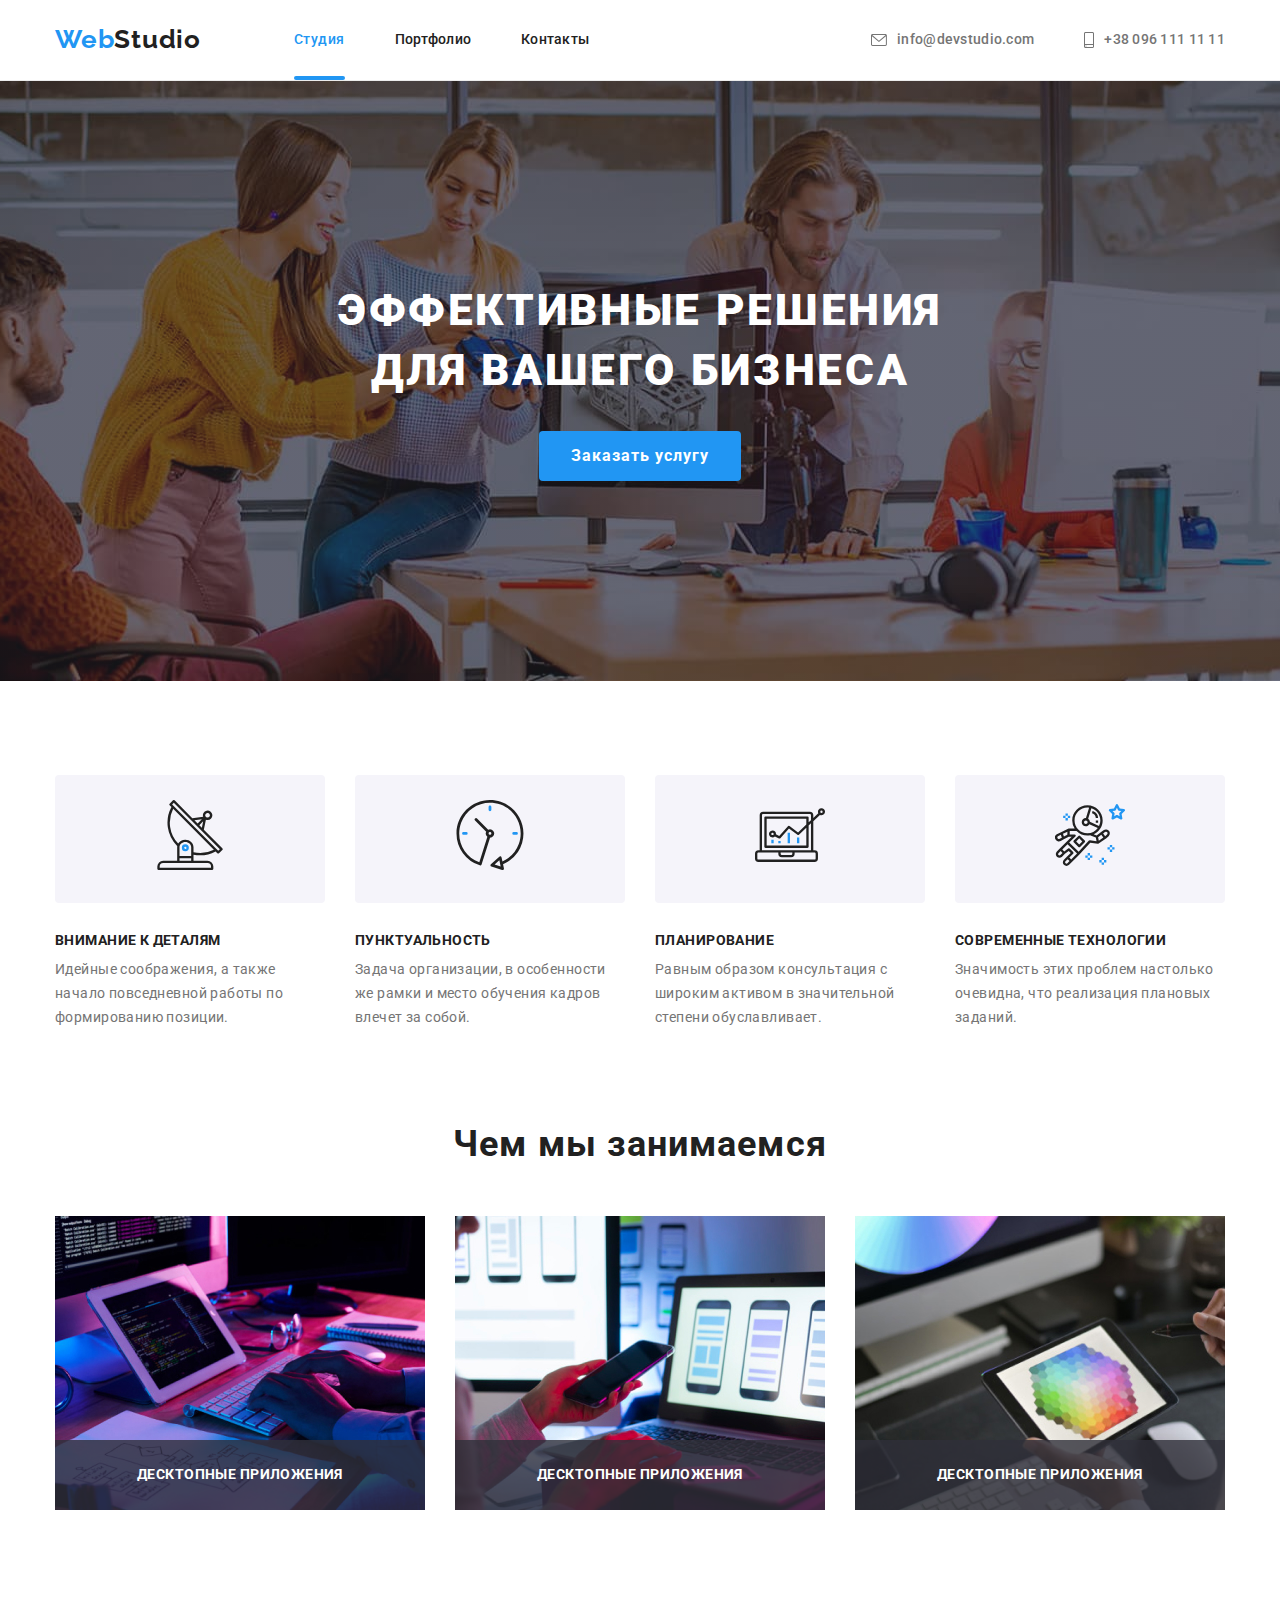
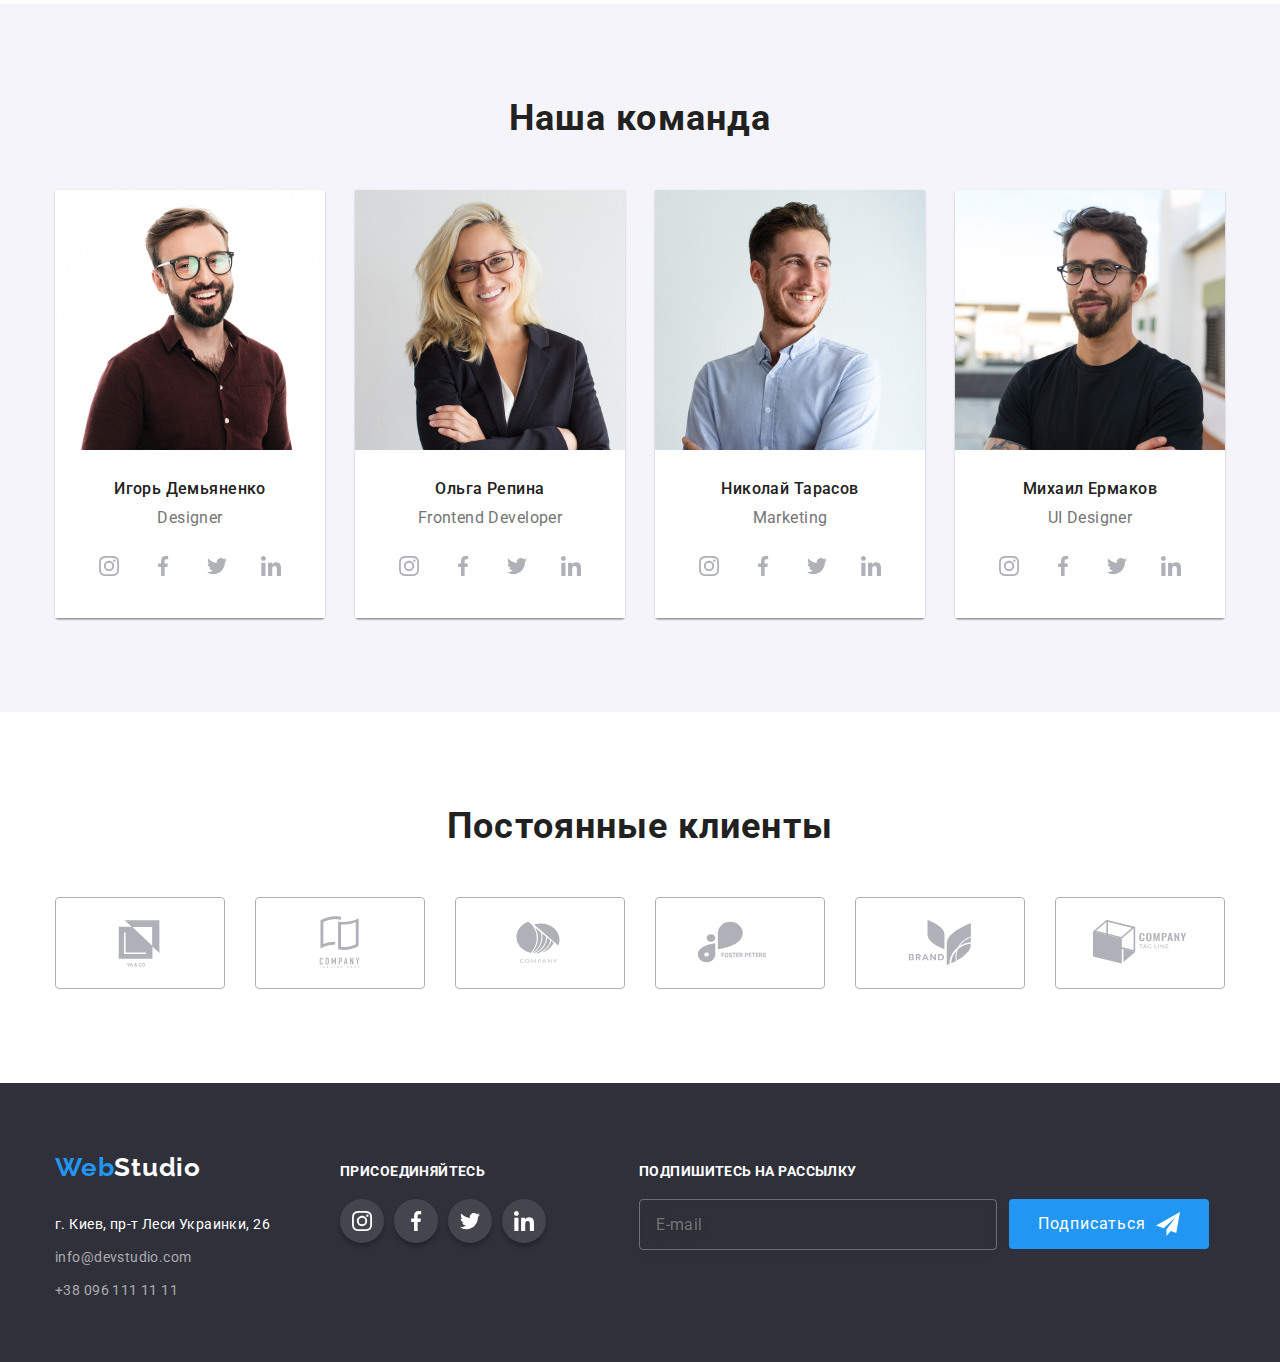
==== index.html @ 82fd7d49 "перекопіював" ====
<!DOCTYPE html>
<html lang="ru">

<head>
    <meta charset="UTF-8">
    <meta http-equiv="X-UA-Compatible" content="IE=edge">
    <meta name="viewport" content="width=device-width, initial-scale=1.0">
    <title>Document</title>
    <link rel="preconnect" href="https://fonts.googleapis.com">
    <link rel="preconnect" href="https://fonts.gstatic.com" crossorigin>
    <link
        href="https://fonts.googleapis.com/css2?family=Raleway:wght@700&family=Roboto:wght@400;500;700;900&display=swap"
        rel="stylesheet">
    <link rel="stylesheet" href="./css/normalize.css" />
    <link rel="stylesheet" href="./css/styles.css" />
</head>

<body>
    <!-- Шапка сайта -->
    <header class="page-header">
        <div class="header-container container">
            <nav class="main-nav">
                <div class="logo-site">
                    <a href="./index.html" class="logo">Web<span class="logo-header">Studio</span></a>
                </div>
                <ul class="site-nav">
                    <li class="list"><a href="./index.html" class="portfolio-link">Студия</a></li>
                    <li class="list"><a href="./portfolio.html" class="link">Портфолио</a></li>
                    <li class="list"><a href="" class="link">Контакты</a></li>
                </ul>
            </nav>
            <ul class="address-list">
                <li>
                    <a href="mailto:info@devstudio.com" class="mail">
                        <svg class="mail-icon" width="16" height="12">
                            <use href="./images/sprite.svg#icon-mail"></use>
                        </svg>
                        info@devstudio.com</a>
                </li>
                <li class="address-list-item">
                    <a href="tel:+380961111111" class="telef">
                        <svg class="telef-icon" width="10" height="16">
                            <use href="./images/sprite.svg#icon-tell"></use>
                        </svg>
                        +38 096 111 11 11</a>
                </li>
            </ul>
        </div>
    </header>
    <main>
        <!-- Герой -->
        <section class="hero">
            <div class="container">
                <h1 class="hero-title">Эффективные решения для вашего бизнеса</h1>
                <button class="button" data-modal-open type="button">Заказать услугу</button>
            </div>

        </section>
        <!-- Преимущества -->
        <section class=" section advantages">
            <div class="container">
                <div class="footer-container">
                    <h2 class="visually-hidden">Преимущества</h2>
                    <ul class="advantages-list">
                        <li class="advantages-box">
                            <div class="advantages-img">
                                <svg class="advantages-icon" width="70" height="70">
                                    <use href="./images/sprite.svg#icon-advantages1"></use>
                                </svg>
                            </div>
                            <h3 class="advantages-title">Внимание к деталям</h3>
                            <p class="advantages-text">
                                Идейные соображения, а также начало повседневной работы по формированию позиции.
                            </p>
                        </li>
                        <li class="advantages-box">
                            <div class="advantages-img">
                                <svg class="advantages-icon" width="70" height="70">
                                    <use href="./images/sprite.svg#icon-advantages2"></use>
                                </svg>
                            </div>
                            <h3 class="advantages-title">Пунктуальность</h3>
                            <p class="advantages-text">
                                Задача организации, в особенности же рамки и место обучения кадров влечет за собой.
                            </p>
                        </li>
                        <li class="advantages-box">
                            <div class="advantages-img">
                                <svg class="advantages-icon" width="70" height="70">
                                    <use href="./images/sprite.svg#icon-advantages3"></use>
                                </svg>
                            </div>
                            <h3 class="advantages-title">Планирование</h3>
                            <p class="advantages-text">
                                Равным образом консультация с широким активом в значительной степени обуславливает.
                            </p>
                        </li>
                        <li class="advantages-box">
                            <div class="advantages-img">
                                <svg class="advantages-icon" width="70" height="70">
                                    <use href="./images/sprite.svg#icon-advantages4"></use>
                                </svg>
                            </div>
                            <h3 class="advantages-title">Современные технологии</h3>
                            <p class="advantages-text">
                                Значимость этих проблем настолько очевидна, что реализация плановых заданий.
                            </p>
                        </li>
                    </ul>
                </div>

            </div>
        </section>
        <!--Чем мы занимаемся-->
        <section class="section work">
            <div class="container">

                <h2 class="work-title">Чем мы занимаемся</h2>
                <ul class="work-list">
                    <li class="work-box">
                        <img src="./images/foto1.jpg" alt="фото1" width="370" />
                        <p class="work-text">Десктопные приложения</p>
                    </li>
                    <li class="work-box">
                        <img src="./images/foto2.jpg" alt="фото2" width="370" />
                        <p class="work-text">ДЕСКТОПНЫЕ ПРИЛОЖЕНИЯ</p>
                    </li>
                    <li class="work-box">
                        <img src="./images/foto3.jpg" alt="фото3" width="370" />
                        <p class="work-text">ДЕСКТОПНЫЕ ПРИЛОЖЕНИЯ</p>
                    </li>
                </ul>


            </div>
        </section>
        <!--Наша команда-->
        <section class="section team">
            <div class="container">
                <h2 class="team-our-title">Наша команда</h2>
                <ul class="team-list">
                    <li class="team-icon">
                        <img src="./images/img1.jpg" alt="команда" width="270" />
                        <div class="team-wrapper">
                            <h3 class="team-title">Игорь Демьяненко</h3>
                            <p class="team-text">Designer</p>
                            <ul class="social-list">
                                <li class="social-item">
                                    <a href="" class="social-link">
                                        <svg class="social-icon" width="20" height="20">
                                            <use href="./images/sprite.svg#icon-instagram"></use>
                                        </svg>
                                    </a>
                                </li>
                                <li class="social-item">
                                    <a href="" class="social-link">
                                        <svg class="social-icon" width="20" height="20">
                                            <use href="./images/sprite.svg#icon-facebook"></use>
                                        </svg>
                                    </a>
                                </li>
                                <li class="social-item">
                                    <a href="" class="social-link">
                                        <svg class="social-icon" width="20" height="20">
                                            <use href="./images/sprite.svg#icon-twiter"></use>
                                        </svg>
                                    </a>
                                </li>
                                <li class="social-item">
                                    <a href="" class="social-link">
                                        <svg class="social-icon" width="20" height="20">
                                            <use href="./images/sprite.svg#icon-linkedin"></use>
                                        </svg>
                                    </a>
                                </li>
                            </ul>
                        </div>
                    </li>
                    <li class="team-icon">
                        <img src="./images/img2.jpg" alt="команда" width="270" />
                        <div class="team-wrapper">
                            <h3 class="team-title">Ольга Репина</h3>
                            <p class="team-text">Frontend Developer</p>
                            <ul class="social-list">
                                <li class="social-item">
                                    <a href="" class="social-link">
                                        <svg class="social-icon" width="20" height="20">
                                            <use href="./images/sprite.svg#icon-instagram"></use>
                                        </svg>
                                    </a>
                                </li>
                                <li class="social-item">
                                    <a href="" class="social-link">
                                        <svg class="social-icon" width="20" height="20">
                                            <use href="./images/sprite.svg#icon-facebook"></use>
                                        </svg>
                                    </a>
                                </li>
                                <li class="social-item">
                                    <a href="" class="social-link">
                                        <svg class="social-icon" width="20" height="20">
                                            <use href="./images/sprite.svg#icon-twiter"></use>
                                        </svg>
                                    </a>
                                </li>
                                <li class="social-item">
                                    <a href="" class="social-link">
                                        <svg class="social-icon" width="20" height="20">
                                            <use href="./images/sprite.svg#icon-linkedin"></use>
                                        </svg>
                                    </a>
                                </li>
                            </ul>
                        </div>
                    </li>
                    <li class="team-icon">
                        <img src="./images/img3.jpg" alt="команда" width="270" />
                        <div class="team-wrapper">
                            <h3 class="team-title">Николай Тарасов</h3>
                            <p class="team-text">Marketing</p>
                            <ul class="social-list">
                                <li class="social-item">
                                    <a href="" class="social-link">
                                        <svg class="social-icon" width="20" height="20">
                                            <use href="./images/sprite.svg#icon-instagram"></use>
                                        </svg>
                                    </a>
                                </li>
                                <li class="social-item">
                                    <a href="" class="social-link">
                                        <svg class="social-icon" width="20" height="20">
                                            <use href="./images/sprite.svg#icon-facebook"></use>
                                        </svg>
                                    </a>
                                </li>
                                <li class="social-item">
                                    <a href="" class="social-link">
                                        <svg class="social-icon" width="20" height="20">
                                            <use href="./images/sprite.svg#icon-twiter"></use>
                                        </svg>
                                    </a>
                                </li>
                                <li class="social-item">
                                    <a href="" class="social-link">
                                        <svg class="social-icon" width="20" height="20">
                                            <use href="./images/sprite.svg#icon-linkedin"></use>
                                        </svg>
                                    </a>
                                </li>
                            </ul>
                        </div>
                    </li>
                    <li class="team-icon">
                        <img src="./images/img4.jpg" alt="команда" width="270" />
                        <div class="team-wrapper">
                            <h3 class="team-title">Михаил Ермаков</h3>
                            <p class="team-text">UI Designer</p>
                            <ul class="social-list">
                                <li class="social-item">
                                    <a href="" class="social-link">
                                        <svg class="social-icon" width="20" height="20">
                                            <use href="./images/sprite.svg#icon-instagram"></use>
                                        </svg>
                                    </a>
                                </li>
                                <li class="social-item">
                                    <a href="" class="social-link">
                                        <svg class="social-icon" width="20" height="20">
                                            <use href="./images/sprite.svg#icon-facebook"></use>
                                        </svg>
                                    </a>
                                </li>
                                <li class="social-item">
                                    <a href="" class="social-link">
                                        <svg class="social-icon" width="20" height="20">
                                            <use href="./images/sprite.svg#icon-twiter"></use>
                                        </svg>
                                    </a>
                                </li>
                                <li class="social-item">
                                    <a href="" class="social-link">
                                        <svg class="social-icon" width="20" height="20">
                                            <use href="./images/sprite.svg#icon-linkedin"></use>
                                        </svg>
                                    </a>
                                </li>
                            </ul>
                        </div>
                    </li>
                </ul>
            </div>
        </section>
        <!-- Постоянные клиенты -->

        <section class="regular-customers container section">
            <h2 class="clients-title">Постоянные клиенты</h2>
            <ul class="clients-list">
                <li class="clients-item">
                    <a href="" class="clients-link">
                        <svg class="clients-icon" width="106" height="60">
                            <use href="./images/sprite.svg#icon-Logo1"></use>
                        </svg>
                    </a>
                </li>
                <li class="clients-item">
                    <a href="" class="clients-link">
                        <svg class="clients-icon" width="106" height="60">
                            <use href="./images/sprite.svg#icon-Logo2"></use>
                        </svg>
                    </a>
                </li>
                <li class="clients-item">
                    <a href="" class="clients-link">
                        <svg class="clients-icon" width="106" height="60">
                            <use href="./images/sprite.svg#icon-Logo3"></use>
                        </svg>
                    </a>
                </li>
                <li class="clients-item">
                    <a href="" class="clients-link">
                        <svg class="clients-icon" width="106" height="60">
                            <use href="./images/sprite.svg#icon-logo4"></use>
                        </svg>
                    </a>
                </li>
                <li class="clients-item">
                    <a href="" class="clients-link">
                        <svg class="clients-icon" width="106" height="60">
                            <use href="./images/sprite.svg#icon-Logo5"></use>
                        </svg>
                    </a>
                </li>
                <li class="clients-item">
                    <a href="" class="clients-link">
                        <svg class="clients-icon" width="106" height="60">
                            <use href="./images/sprite.svg#icon-Logo6"></use>
                        </svg>
                    </a>
                </li>
            </ul>
        </section>


    </main>
    <!-- Футер -->
    <footer class="footer">
        <div class="container footer-container">
            <div class="footer-addrres-container">
                <a href="./index.html" class="logo">Web<span class="logo-footer">Studio</span></a>
                <address class="address">
                    <ul class="footer-address-list">
                        <li class="footer-address-item">
                            <p class="addres">г. Киев, пр-т Леси Украинки, 26</p>
                        </li>
                        <li class="footer-address-item">
                            <a href="mailto:info@devstudio.com" class="footer-mail">info@devstudio.com</a>
                        </li>
                        <li class="footer-address-item">
                            <a href="tel:+380961111111" class="footer-telef">+38 096 111 11
                                11</a>
                        </li>
                    </ul>
                </address>
            </div>
            <div class="futer-social">
                <h2 class="futer-title">присоединяйтесь</h2>
                <ul class="social-list">
                    <li class="social-item">
                        <a href="" class="furet-social-link">
                            <svg class="furet-social-icon" width="20" height="20">
                                <use href="./images/sprite.svg#icon-instagram"></use>
                            </svg>
                        </a>
                    </li>
                    <li class="social-item">
                        <a href="" class="furet-social-link">
                            <svg class="furet-social-icon" width="20" height="20">
                                <use href="./images/sprite.svg#icon-facebook"></use>
                            </svg>
                        </a>
                    </li>
                    <li class="social-item">
                        <a href="" class="furet-social-link">
                            <svg class="furet-social-icon" width="20" height="20">
                                <use href="./images/sprite.svg#icon-twiter"></use>
                            </svg>
                        </a>
                    </li>
                    <li class="social-item">
                        <a href="" class="furet-social-link">
                            <svg class="furet-social-icon" width="20" height="20">
                                <use href="./images/sprite.svg#icon-linkedin"></use>
                            </svg>
                        </a>
                    </li>
                </ul>
            </div>
            <div class="futer-forn">
                <h2 class="futer-forn-title">Подпишитесь на рассылку</h2>
                <form action="#" class="futer-forn-mailing">
                    <input type="email" name="user-email" placeholder="E-mail" required class="futer-forn-input" />
                    <button type="submit" class="futer-forn-button">
                        Подписаться
                        <svg class="close-icon" width="24" height="24">
                            <use href="./images/sprite.svg#icon-send"></use>
                        </svg>
                    </button>
                </form>
            </div>
        </div>
    </footer>


    <!-- модельне вікно -->


    <div class="backdrop is-hidden" data-modal>
        <div class="modal">
            <button type="button" data-modal-close class="btn-close">
                <svg class="close-icon-icon" width="18" height="18">
                    <use href="./images/sprite.svg#icon-close"></use>
                </svg>
            </button>
            <p class="modal-title">Оставьте свои данные, мы вам перезвоним</p>
            <form action="#">
                <div class="human-data">
                    <label for="userr-name" class="form-label">Ваше имя</label>
                    <div class="input-wrapper">
                        <input type="text" name="user-name" id="userr-name" class="form-input" />
                        <svg class="form-icon" width="18" height="18">
                            <use href="./images/sprite.svg#icon-personname"></use>
                        </svg>
                    </div>
                </div>




                <div class="human-data">
                    <label for="user-name" class="form-label">Ваше имя</label>
                    <div class="input-wrapper">
                        <input type="text" name="user-name" id="user-name" class="form-input" />
                        <svg class="form-icon" width="18" height="18">
                            <use href="./images/sprite.svg#icon-phonename"></use>
                        </svg>
                    </div>
                </div>

                <div class="human-data">
                    <label for="user-naame" class="form-label">Ваше имя</label>
                    <div class="input-wrapper">
                        <input type="text" name="user-name" id="user-naame" class="form-input" />
                        <svg class="form-icon" width="18" height="18">
                            <use href="./images/sprite.svg#icon-emailname"></use>
                        </svg>
                    </div>
                </div>

                <div class="human-data">
                    <label for="user-text" class="form-label">Коммент</label>
                    <textarea name="user-text" id="user-text" class="text-coment"
                        placeholder="Введите текст"></textarea>
                </div>

<input type="checkbox" class="form-checkbox visually-hidden" name="policy" id="policy" />
<label for="policy" class="check-text">
    <span class="check-item">
        <svg class="check-icon" width="16" height="15">
            <use href="./images/sprite.svg#icon-Vectori"></use>
        </svg>
    </span>
    Соглашаюсь с рассылкой и принимаю <a href="" class="link-check"> Условия договора</a></label>
                <button type="submit" class="form-btn">
                    Отправить
                </button>
            </form>
        </div>
    </div>
    <script src="./JS/modal.js"></script>
</body>

</html>
---- css/styles.css ----
html {
  box-sizing: border-box;
}

*,
*::before,
*::after {
  box-sizing: border-box;
}

:root {
  --primary-text-color: #757575;
  --title-text-color: #212121;
  --accent-color: #2f303a;
  --primary-white-color: #ffffff;
  --text-line: #2196f3;
  --white-color: #ffffff;
  --background-color-button: #f5f4fa;
}

h1,
h2,
h3,
h4,
h5,
h6,
p {
  margin: 0;
  padding: 0;
}
a {
  text-decoration: none;
}

img{
  display: block;
}

ul,
li {
  padding: 0;
  margin: 0;
  list-style: none;
}

body {
  background-color: var(--primary-white-color);
  color: var(--primary-text-color);

  font-family: Roboto, sans-serif;
  letter-spacing: 0.03em;
  font-size: 14px;
  line-height: 1.71;

  margin: 0;
}

.section {
  padding: 94px 0;
}

.visually-hidden {
  position: absolute;
  width: 1px;
  height: 1px;
  margin: -1px;
  padding: 0;
  overflow: hidden;
  border: 0;
  clip: rect(0 0 0 0);
}



.header-container {
  height: 80px;
  display: flex;
  align-items: center;
  justify-content: space-between;
}

.container {
  max-width: 1200px;
  padding-left: 15px;
  padding-right: 15px;
  margin-left: auto;
  margin-right: auto;

}

.site-nav > .list:first-child {
  margin-left: 0;
}

.list {
  margin-left: 50px;
}

/* logo */

.main-nav {
  display: flex;
  align-items: center;
}

.site-nav {
  display: flex;
  
}

.logo-site {
  margin-right: 93px;
}
.logo {
  text-decoration: none;
  color: var(--text-line);
  font-family: Raleway;
  font-style: normal;
  font-weight: bold;
  font-size: 26px;
  line-height: 1.9;
  letter-spacing: 0.03em;
}
.logo-header {
  color: var(--title-text-color);
}
.logo-footer {
  color: var(--white-color);
}


.page-header {
  border-bottom: 1px solid #ECECEC;
}

.footer-address-list {
  display: block;
}
.address-list {
  display: flex;
}
.site-nav .link {
  color: var(--title-text-color);
  text-decoration: none;
  font-size: 14px;
  line-height: 1.14;
  letter-spacing: 0.02em;
  text-decoration: none;
}

.list {
position: relative;

}
.portfolio-link::after,
.list .link::after {
  position: absolute;
  display: block;
  width: 100%;
  height: 4px;
  background-color: var(--text-line);
  border-radius: 2px;
  content: "";
  left: 0px;
  top: 48px;
  opacity: 0;
  transform: scale(0);
 transition: background-color 250ms cubic-bezier(0.4, 0, 0.2, 1);
}

.portfolio-link::after,
.list .link:hover::after {
  opacity: 1;
  transform: scale(1);
 transition: background-color 250ms cubic-bezier(0.4, 0, 0.2, 1);
}

.mail {
  margin-right: 50px;
}
.mail,
.telef {
  display: flex;
  align-items: center;
  color: var(--primary-text-color);
  text-decoration: none;
  font-size: 14px;
  line-height: 1.14;
  letter-spacing: 0.02em;
  text-decoration: none;
  transition: color 250ms cubic-bezier(0.4, 0, 0.2, 1);

}
.address-list-item{
  display: inline-flex;
  background-size: contain;
  align-items: center;

}

.mail:hover .mail-icon,
.mail:focus .mail-icon,
.telef:hover .telef-icon,
.telefem:focus .telef-icon {
  fill: var(--text-line);
}

.mail-icon,
.telef-icon {
  margin-right: 10px;
  fill: var(--primary-text-color);
 transition: fill 250ms cubic-bezier(0.4, 0, 0.2, 1);
}
.site-nav,
.mail,
.telef {
  font-weight: 500;
}


.site-nav .link:hover,
.mail:hover,
.telef:hover,
.site-nav .link:focus,
.mail:focus,
.telef:focus {
  color: var(--text-line);
 transition: color 250ms cubic-bezier(0.4, 0, 0.2, 1);}

/* ГЕРОЙ */

.hero {
  background-color: var(--accent-color);
  max-width: 1600px;
  padding: 200px 0;
  align-items: center;
  text-align: center;
  background-image: linear-gradient(
    rgba(47, 48, 58, 0.4),
    rgba(47, 48, 58, 0.4)
  ),
  url(../images/hero.jpg);
  background-repeat: no-repeat;
  background-position: center;
  background-size: cover;
  margin: 0 auto;
}

.hero-title {
  color: var(--primary-white-color);

  font-weight: 900;
  font-size: 44px;
  line-height: 1.36;
  text-align: center;
  letter-spacing: 0.06em;
  text-transform: uppercase;

  margin-top: 0;

  max-width: 650px;
  margin: 0 auto;
  margin-bottom: 30px;
}

/* Button */

.button {
  color: var(--primary-white-color);
  background-color: var(--text-line);

  font-size: 16px;
  line-height: 1.87;
  letter-spacing: 0.06em;
  cursor: pointer;
font-weight: 700;
  margin-left: auto;
  margin-right: auto;
  padding: 10px 32px;
  border: none;
  border-radius: 4px;
  transition: background-color 250ms cubic-bezier(0.4, 0, 0.2, 1);
}

.button:focus,
.button:hover {
  background-color: #188ce8;
}

/* -----------------Преимущества---------------------------- */


.advantages-list {
  display: flex;
}
.advantages-img{
  padding: 25px 100px;
  margin-bottom: 30px;
  background: #F5F4FA;
border-radius: 4px
}
.advantages-title {
  color: var(--title-text-color);
  text-transform: uppercase;
  line-height: 1.14;
  font-size: 14px;
  letter-spacing: 0.03em;
  margin-bottom: 10px;
}

.advantages-box {
  margin-left: 30px;

}

.advantages-box:first-child {
  margin-left: 0;
}
.advantages-text {
  color: var(--primary-text-color);
  width: 270px;
  /* flex-wrap: wrap; */
}

/* -----------Чем мы занимаемся---------------------- */
.work{
  padding-top: 0;
}
.work-list {
  display: flex;
}

.clients-title,
.work-title,
.team-our-title{
  color: var(--title-text-color);

  font-size: 36px;
  line-height: 1.16;
  text-align: center;
  letter-spacing: 0.03em;
  margin-bottom: 50px;
}

.work-box:not(:last-child) {
  margin-right: 30px;
}

.work-box{
  position: relative;

}
.work-text{
  position:absolute;
width: 100%;
  font-size: 14px;
  font-weight: 700;
line-height: 1.14;
text-align: center;
letter-spacing: 0.03em;
text-transform: uppercase;

padding: 27px;
bottom: 0px;


color: var(--white-color);
background: rgba(47, 48, 58, 0.8);
}


/* ------------------ Наша команда--------------------- */

.team {
    background-color: var(--background-color-button);
}
.team-list {
  display: flex;
}

.team-icon {
  margin-left: 30px;
  box-shadow: 0px 1px 3px rgba(0, 0, 0, 0.12), 0px 1px 1px rgba(0, 0, 0, 0.14),
    0px 2px 1px rgba(0, 0, 0, 0.2);
  border-radius: 0px 0px 4px 4px;
}
.team-icon:first-child {
  margin-left: 0px;
}
.team-text {
  font-size: 16px;
  line-height: 1.18;
  text-align: center;
  margin-bottom: 16px;
}


.team-title {
  color: var(--title-text-color);

  font-weight: 500;
  font-size: 16px;
  line-height: 1.18;
  text-align: center;

  margin-bottom: 10px;
}
.team-wrapper{
  padding: 30px 0;
  background-color: #ffffff;
}
/* ------------------постоянні клієнти-------------------*/
.clients-list {
    display: flex;
    justify-content: center;
}

.clients-item {

    margin-right: 30px;
}

.clients-item:last-child {
    margin-right: 0;
}

.clients-link {

  display: flex;
  align-items: center;
  justify-content: center;
  border: 1px solid #AFB1B8;
  border-radius: 4px;
      width: 170px;
    height: 92px;
}

.clients-link:hover{
border-color: var(--text-line);
}
.clients-icon {
    fill: #AFB1B8;
}


.clients-item:focus .clients-item,
.clients-item:hover .clients-item {
  
    border: 5px solid var(--text-line);
}

.clients-link:hover .clients-icon,
.clients-link:focus .clients-icon {
    fill: var(--text-line);
   
}

/* ------------------посилання на соц мережі-------------------*/
.social-list {
    display: flex;
    justify-content: center;
}

.social-item {
    width: 44px;
    height: 44px;
    margin-right: 10px;
}

.social-item:last-child {
    margin-right: 0;
}

.social-link {
    height: 100%;
    background-color: var(--primary-white-color);
    border-radius: 50%;
    display: block;
    display: flex;
    align-items: center;
    justify-content: center;
    transition: background-color 250ms cubic-bezier(0.4, 0, 0.2, 1);
}

.social-icon {
    fill: #AFB1B8;
}

.social-link:hover,
.social-link:focus {
    background-color: var(--text-line);
}

.social-link:hover .social-icon,
.social-link:focus .social-icon {
    fill: var(--primary-white-color);
}


/* Футер */
.footer {
  background: #2f303a;
  padding: 60px 0;
}

.footer-container{
  display: flex;
  align-items: baseline;
}


.addres {
  text-decoration: none;
  list-style: none;
  color: var(--primary-white-color);
}

.footer-mail,
.footer-telef {
  color: rgba(255, 255, 255, 0.6);
  text-decoration: none;
  list-style: none;

}


.footer-mail:hover,
.footer-telef:hover,
.footer-mail:focus,
.footer-telef:focus {
  color: var(--text-line);
    transition: color 250ms cubic-bezier(0.4, 0, 0.2, 1);

}

.addres,
.footer-mail,
.footer-telef {
  font-style: normal;
  font-weight: normal;
}

.footer-address-item:not(:last-child) {
  margin-bottom: 9px;
}

.address {
  margin-top: 20px;
}

.futer-social {
margin-left: 70px;
}

.futer-forn-title,
.futer-title {
color: #FFFFFF;
font-size: 14px;
line-height: 16px;
letter-spacing: 0.03em;
text-transform: uppercase;
margin-bottom: 20px;

}

.furet-social-link {
    height: 100%;
    box-shadow: 0px 4px 4px rgba(0, 0, 0, 0.25);
    background-color: rgba(256, 256, 256, 0.10);
    border-radius: 50%;
    display: block;
    display: flex;
    align-items: center;
    justify-content: center;
    transition: background-color 250ms cubic-bezier(0.4, 0, 0.2, 1);

}

.furet-social-icon {
    fill: #ffffff;
}

.furet-social-link:hover,
.furet-social-link:focus {
    background-color: var(--text-line);
}

/*-----------------форма розсилки------------*/

.futer-forn{
  width: 570px;
margin-left: 93px;
}
.futer-forn-mailing{
    display: flex;
    justify-content: space-between;;
}


.futer-forn-button{
     display: flex;
    align-items: center;
    justify-content: center;
  color: var(--primary-white-color);
    background-color: var(--text-line);
    font-size: 16px;
    line-height: 1.87;
    letter-spacing: 0.06em;
    cursor: pointer;
    margin-left: 12px;
    
    padding-top: 10px;
    padding-bottom: 10px;
    border: none;
    border-radius: 4px;
    transition: background-color 250ms cubic-bezier(0.4, 0, 0.2, 1);
    
    width: 200px;
    height: 50px;
}

.futer-forn-input{
  width: 358px;
  height: 100%;
  border: 1px solid rgba(255, 255, 255, 0.3);
box-sizing: border-box;
filter: drop-shadow(0px 4px 4px rgba(0, 0, 0, 0.15));
border-radius: 4px;
background-color: inherit;
padding-top: 15px;
padding-bottom: 15px;
padding-left: 16px;
font-size: 16px;
line-height: 1,25;
letter-spacing: 0.03em;

color: rgba(255, 255, 255, 0.6);

}

.close-icon{
  margin-left: 10px;
  
}

/*_____________________ */
/* -------------------сторінка portfolio------------------ */

/* header portfolio */

.portfolio-link {
  text-decoration: none;
  color: var(--text-line);

}
/* кнопки в портфоліо */
.project-button:hover,
.project-button:focus {
  background: #2196F3;
  color: var(--white-color);
}
.project-button {
  background: var(--background-color-button);
  color: var(--title-text-color);
  cursor: pointer;
  font-weight: 500;
  font-size: 16px;
  line-height: 1.62;
  text-align: center;
  letter-spacing: 0.03em;
  padding: 10px 32px;
  border: none;
  border-radius: 4px;
  font-family: inherit;
  transition: background-color 250ms cubic-bezier(0.4, 0, 0.2, 1);
}

/* роботи в портфоліо */


.project-title {
  color: var(--title-text-color);

  font-size: 18px;
  line-height: 2;
  letter-spacing: 0.06em;
  margin-bottom: 4px;
}

.project-list-ul {
  display: flex;
  justify-content: center;
  margin-bottom: 50px;
}
.project-list-item {
  
  margin-left: 8px;
}

.project-button:hover,
.project-button:focus {
box-shadow: 0px 3px 1px rgba(0, 0, 0, 0.1), 0px 1px 2px rgba(0, 0, 0, 0.08), 0px 2px 2px rgba(0, 0, 0, 0.12);
}

.project-list-item:first-child {
  margin-left: 0px;
}

/* .project-button {
  list-style: none;
  align-items: center;
  margin-right: 8px; 
}*/

.project-text {
  font-size: 16px;
  line-height: 1.87;
}

.project-list {
  display: flex;
  flex-wrap: wrap;
  margin-left: calc(-1 * 30px);
  margin-top: calc(-1 * 30px);
}

.item {
  flex-basis: calc(100% / 3 - 30px);
  margin-left: 30px;
  margin-top: 30px;

}

.item:hover,
.item:focus {
  
box-shadow: 0px 1px 1px rgba(0, 0, 0, 0.12), 0px 4px 4px rgba(0, 0, 0, 0.06), 1px 4px 6px rgba(0, 0, 0, 0.16);
}

.project-title-text{
  padding: 20px 24px 20px 24px;
  border-left: 1px solid #EEEEEE;
  border-bottom: 1px solid #EEEEEE;
  border-right: 1px solid #EEEEEE;
}

.item:hover .project-description {
    transform: translateY(0);
}

.project-item-text{
    position: relative;
    overflow: hidden;
}

.project-description {
    line-height: 1.56;
    font-size: 18px;

    background: rgba(33, 150, 243, 0.9);
    color: var(--white-color);
    position: absolute;
    top: 0;
    height: 100%;
    padding: 63px 24px;
    transform: translate(0%, 100%);
    transition: transform 250ms cubic-bezier(0.4, 0, 0.2, 1);
}

/*------------------------модельне вікно-------------------*/


.backdrop {
    width: 100vw;
    height: 100vh;
    position: fixed;
    top: 0;
    background-color: rgba(0, 0, 0, 0.2);
}

.modal {

    background-color: #ffffff;
    box-shadow: 0px 1px 3px rgba(0, 0, 0, 0.12), 0px 1px 1px rgba(0, 0, 0, 0.14), 0px 2px 1px rgba(0, 0, 0, 0.2);
    border-radius: 4px;
    position: absolute;
    top: 50%;
    left: 50%;
    transform: translate(-50%, -50%);
 
    padding: 40px;
}

.btn-close {
    width: 30px;
    height: 30px;
    border-radius: 50%;
    background-color: transparent;
    border: 1px solid rgba(0, 0, 0, 0.1);
    position: absolute;
    top: 8px;
    right: 8px;
    cursor: pointer;
    display: flex;
     align-items: center;
    
  
}

.is-hidden {
    opacity: 0;
    pointer-events: none;
}

.modal-title {
font-size: 20px;
line-height: 1.15;
text-align: center;
letter-spacing: 0.03em;
font-weight: bold;

color: var(--title-text-color);

margin-bottom: 12px;

}

.form-label{
display: block;
margin-bottom: 5px;
font-size: 12px;
line-height: 1.16;
letter-spacing: 0.01em;
color: #757575;
}
/*------------------------------------------------------*/

.human-data {
margin-bottom: 10px;
}

.form-input {
width: 100%;
height: 45px;
border: 1px solid rgba(33, 33, 33, 0.2);
box-sizing: border-box;
border-radius: 4px;
margin-bottom: 10px;

padding-left: 40px;
outline: none;
}

.text-coment:focus,
.form-input:focus {
    border-color: var(--text-line);
}
/*--------------------------------------------------*/
.form-input:focus + .form-icon {
    fill: var(--text-line);
   
}




.form-cpment {
    width: 100%;
    height: 120px;
    border: 1px solid #999999;
    border-radius: 5px;
    padding: 5px 10px;
    resize: none;
    
    
    font-size: 12px;
line-height: 11.16;
letter-spacing: 0.01em;

color: rgba(117, 117, 117, 0.5);
}

.form-cpment::placeholder {
    font-size: 14px;
}

.input-wrapper {
    display: block;
    position: relative;
}

.form-icon {
    position: absolute;
    left: 12px;
    top: 25%;
    
}



.check-text {
    font-size: 14px;
    color: var(--fifth-text-color);
    display: flex;
    align-items: center;
    position: relative;
    margin-bottom: 20px;
}

.check-item {
    width: 15px;
    height: 15px;
    border: 2px solid #000000;
    border-radius: 3px;
    margin-right: 5px;
    display: flex;
    align-items: center;
    justify-content: center;
}

.form-checkbox:checked + .check-text > .check-item {
    background-color: var(--text-line);
    border-color: transparent;
}


.form-btn {

  display: block;
    margin: 0 auto;
  font-weight: bold;
font-size: 16px;
line-height: 1.87;
/* display: flex; */
align-items: center;
text-align: center;
letter-spacing: 0.06em;
color: #FFFFFF;
background: #188CE8;
box-shadow: 0px 4px 4px rgba(0, 0, 0, 0.15);
border-radius: 4px;
border: none;
padding: 10px 55px;
cursor: pointer;

}
.link-check {
  color: var(--text-line);
  margin-left: 5px;
}

.text-coment{
width: 100%;
height: 120px;
border: 1px solid rgba(33, 33, 33, 0.2);
box-sizing: border-box;
border-radius: 4px;
padding: 12px 16px;
resize: none;
}
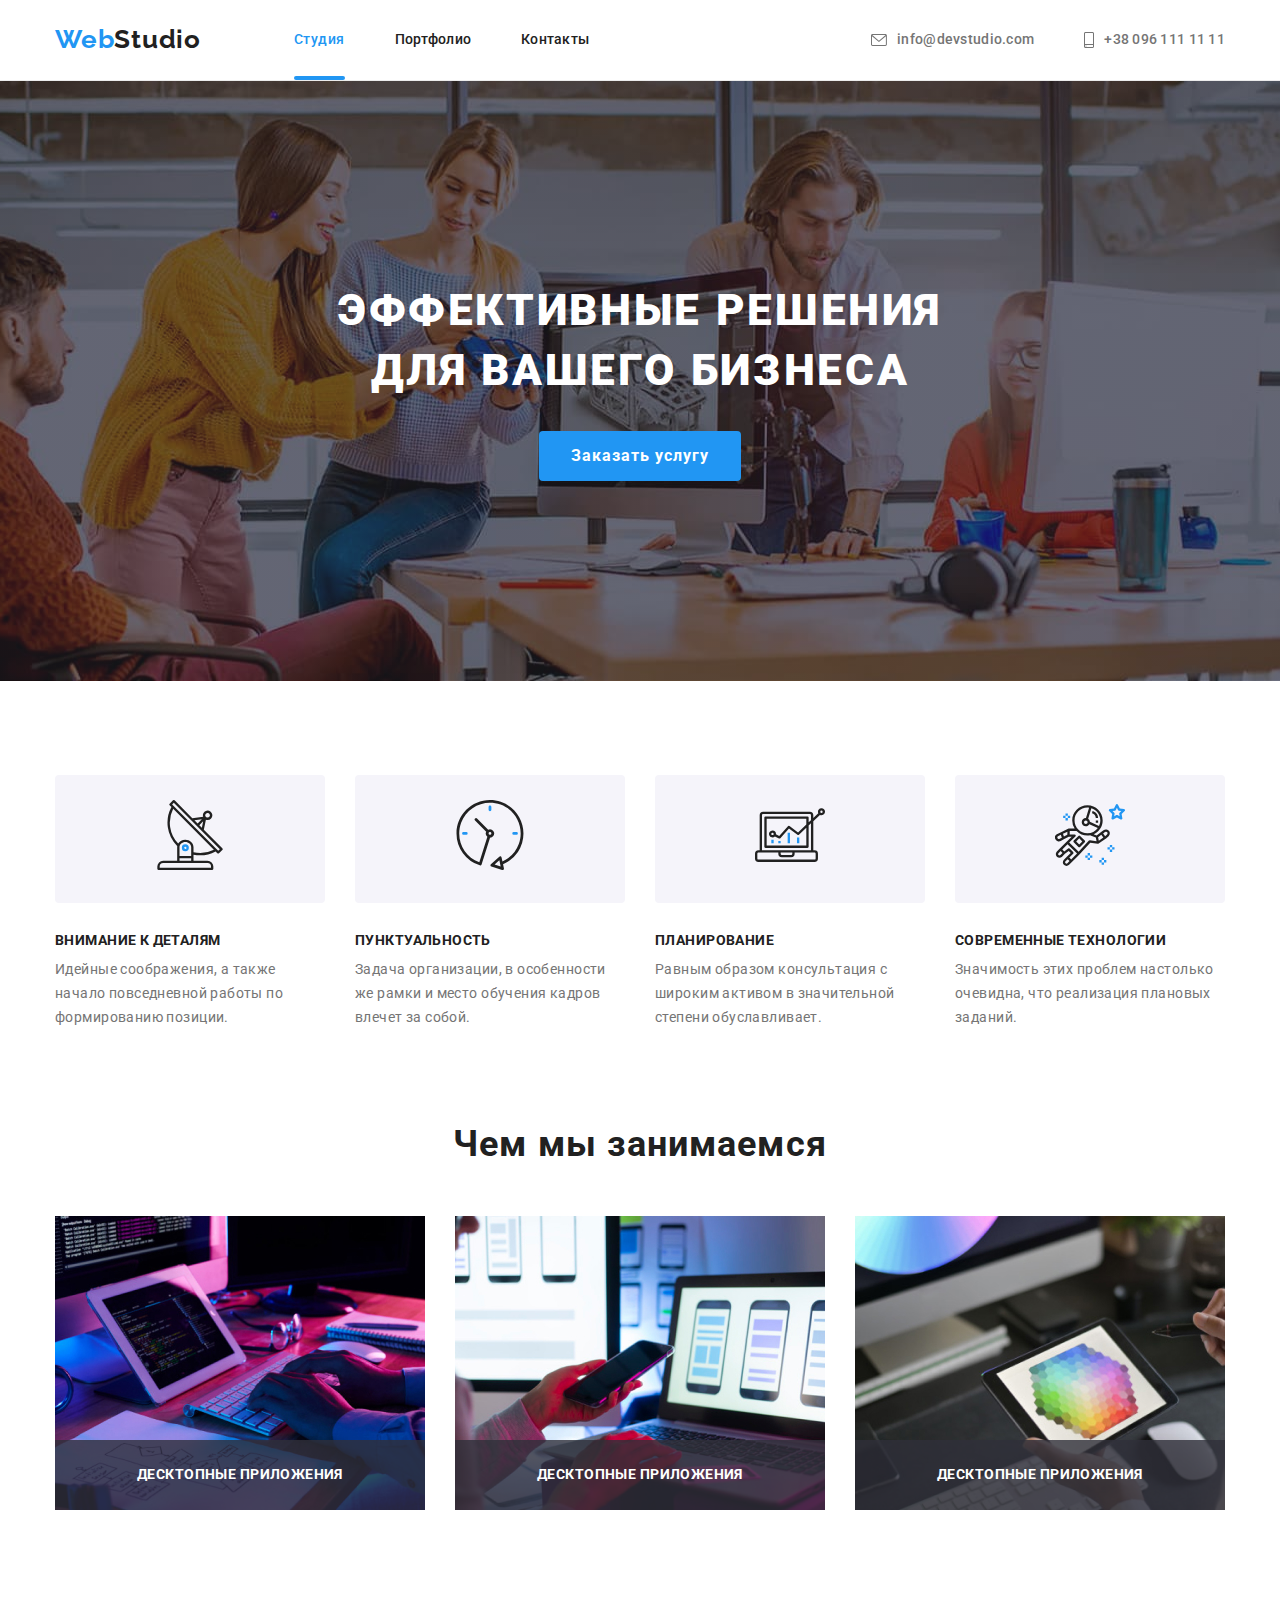
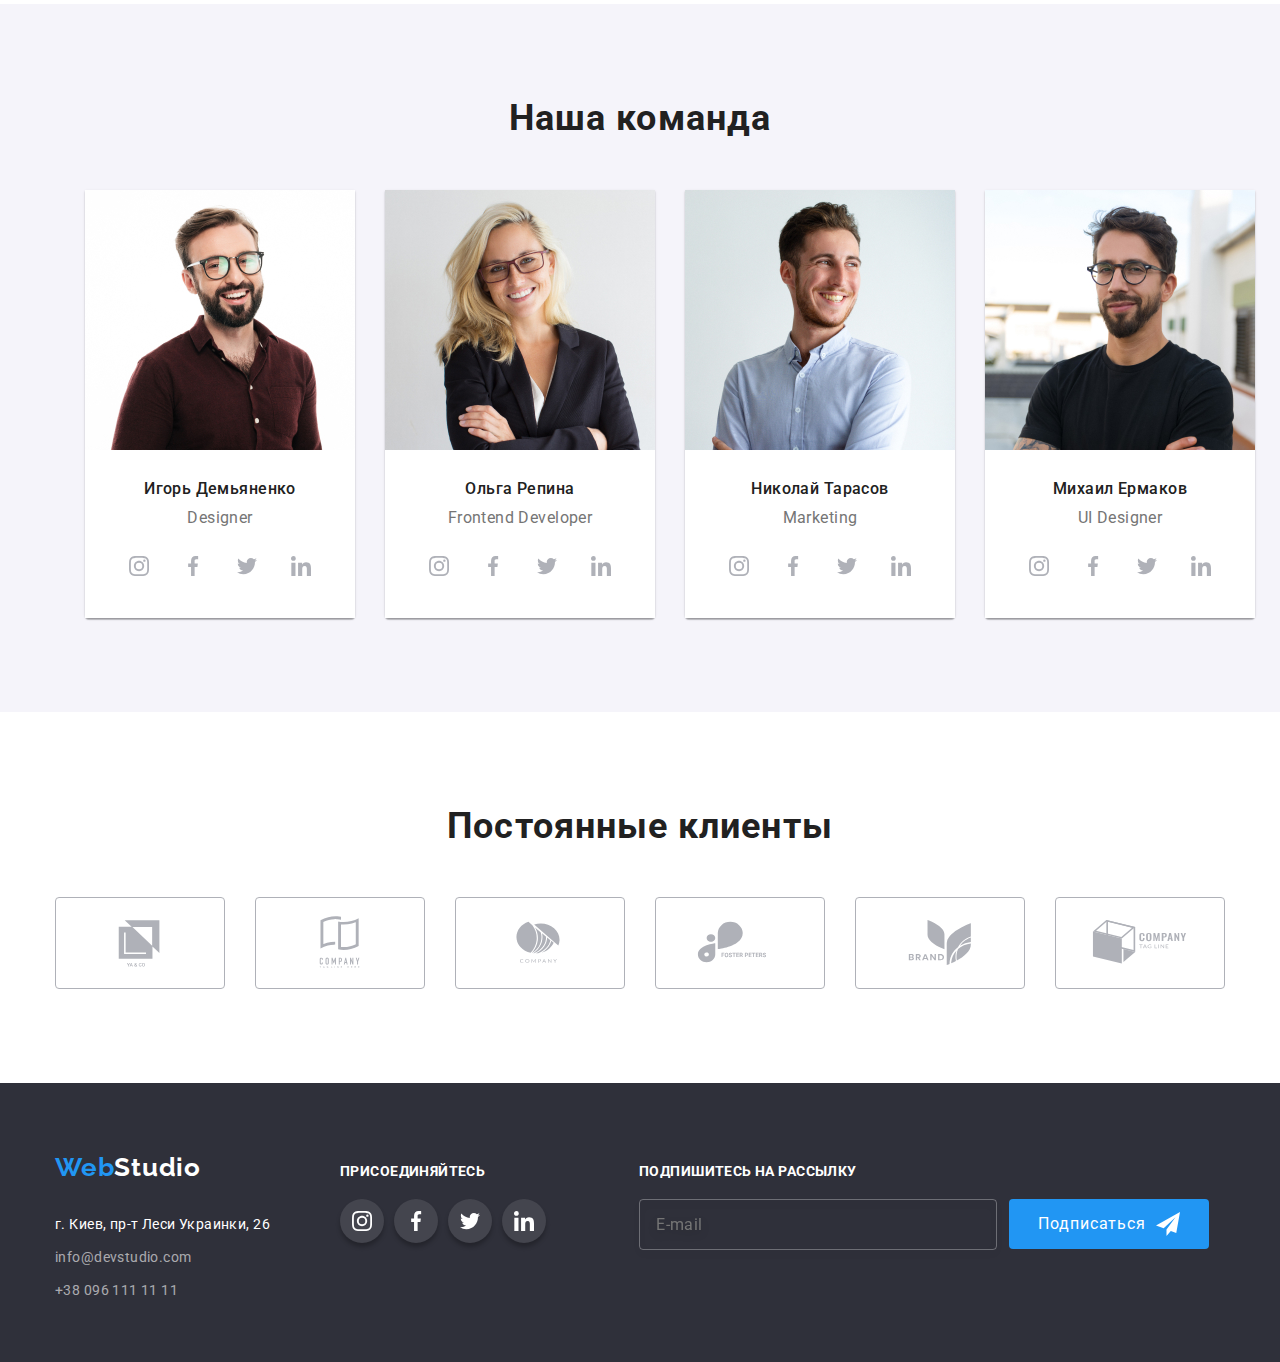
==== commit 0f5bb8e1: "доробив дз" ====
--- a/index.html
+++ b/index.html
@@ -13,11 +13,12 @@
         rel="stylesheet">
     <link rel="stylesheet" href="./css/normalize.css" />
     <link rel="stylesheet" href="./css/styles.css" />
+    <link rel="stylesheet" href="./css/main.min.css" />
 </head>
 
 <body>
     <!-- Шапка сайта -->
-    <header class="page-header">
+    <header class="header">
         <div class="header-container container">
             <nav class="main-nav">
                 <div class="logo-site">
@@ -61,48 +62,48 @@
             <div class="container">
                 <div class="footer-container">
                     <h2 class="visually-hidden">Преимущества</h2>
-                    <ul class="advantages-list">
-                        <li class="advantages-box">
-                            <div class="advantages-img">
-                                <svg class="advantages-icon" width="70" height="70">
+                    <ul class="advantages__list">
+                        <li class="advantages__box">
+                            <div class="advantages__img">
+                                <svg class="advantages__icon" width="70" height="70">
                                     <use href="./images/sprite.svg#icon-advantages1"></use>
                                 </svg>
                             </div>
-                            <h3 class="advantages-title">Внимание к деталям</h3>
-                            <p class="advantages-text">
+                            <h3 class="advantages__title">Внимание к деталям</h3>
+                            <p class="advantages__text">
                                 Идейные соображения, а также начало повседневной работы по формированию позиции.
                             </p>
                         </li>
-                        <li class="advantages-box">
-                            <div class="advantages-img">
-                                <svg class="advantages-icon" width="70" height="70">
+                        <li class="advantages__box">
+                            <div class="advantages__img">
+                                <svg class="advantages__icon" width="70" height="70">
                                     <use href="./images/sprite.svg#icon-advantages2"></use>
                                 </svg>
                             </div>
-                            <h3 class="advantages-title">Пунктуальность</h3>
-                            <p class="advantages-text">
+                            <h3 class="advantages__title">Пунктуальность</h3>
+                            <p class="advantages__text">
                                 Задача организации, в особенности же рамки и место обучения кадров влечет за собой.
                             </p>
                         </li>
-                        <li class="advantages-box">
-                            <div class="advantages-img">
-                                <svg class="advantages-icon" width="70" height="70">
+                        <li class="advantages__box">
+                            <div class="advantages__img">
+                                <svg class="advantages__icon" width="70" height="70">
                                     <use href="./images/sprite.svg#icon-advantages3"></use>
                                 </svg>
                             </div>
-                            <h3 class="advantages-title">Планирование</h3>
-                            <p class="advantages-text">
+                            <h3 class="advantages__title">Планирование</h3>
+                            <p class="advantages__text">
                                 Равным образом консультация с широким активом в значительной степени обуславливает.
                             </p>
                         </li>
-                        <li class="advantages-box">
-                            <div class="advantages-img">
-                                <svg class="advantages-icon" width="70" height="70">
+                        <li class="advantages__box">
+                            <div class="advantages__img">
+                                <svg class="advantages__icon" width="70" height="70">
                                     <use href="./images/sprite.svg#icon-advantages4"></use>
                                 </svg>
                             </div>
-                            <h3 class="advantages-title">Современные технологии</h3>
-                            <p class="advantages-text">
+                            <h3 class="advantages__title">Современные технологии</h3>
+                            <p class="advantages__text">
                                 Значимость этих проблем настолько очевидна, что реализация плановых заданий.
                             </p>
                         </li>
@@ -115,19 +116,19 @@
         <section class="section work">
             <div class="container">
 
-                <h2 class="work-title">Чем мы занимаемся</h2>
-                <ul class="work-list">
-                    <li class="work-box">
+                <h2 class="work__title">Чем мы занимаемся</h2>
+                <ul class="work__list">
+                    <li class="work__box">
                         <img src="./images/foto1.jpg" alt="фото1" width="370" />
-                        <p class="work-text">Десктопные приложения</p>
-                    </li>
-                    <li class="work-box">
+                        <p class="work__text">Десктопные приложения</p>
+                    </li>
+                    <li class="work__box">
                         <img src="./images/foto2.jpg" alt="фото2" width="370" />
-                        <p class="work-text">ДЕСКТОПНЫЕ ПРИЛОЖЕНИЯ</p>
-                    </li>
-                    <li class="work-box">
+                        <p class="work__text">ДЕСКТОПНЫЕ ПРИЛОЖЕНИЯ</p>
+                    </li>
+                    <li class="work__box">
                         <img src="./images/foto3.jpg" alt="фото3" width="370" />
-                        <p class="work-text">ДЕСКТОПНЫЕ ПРИЛОЖЕНИЯ</p>
+                        <p class="work__text">ДЕСКТОПНЫЕ ПРИЛОЖЕНИЯ</p>
                     </li>
                 </ul>
 
@@ -137,13 +138,13 @@
         <!--Наша команда-->
         <section class="section team">
             <div class="container">
-                <h2 class="team-our-title">Наша команда</h2>
-                <ul class="team-list">
-                    <li class="team-icon">
+                <h2 class="team__our-title">Наша команда</h2>
+                <ul class="team__list">
+                    <li class="team__icon">
                         <img src="./images/img1.jpg" alt="команда" width="270" />
-                        <div class="team-wrapper">
-                            <h3 class="team-title">Игорь Демьяненко</h3>
-                            <p class="team-text">Designer</p>
+                        <div class="team__wrapper">
+                            <h3 class="team__title">Игорь Демьяненко</h3>
+                            <p class="team__text">Designer</p>
                             <ul class="social-list">
                                 <li class="social-item">
                                     <a href="" class="social-link">
@@ -176,11 +177,11 @@
                             </ul>
                         </div>
                     </li>
-                    <li class="team-icon">
+                    <li class="team__icon">
                         <img src="./images/img2.jpg" alt="команда" width="270" />
-                        <div class="team-wrapper">
-                            <h3 class="team-title">Ольга Репина</h3>
-                            <p class="team-text">Frontend Developer</p>
+                        <div class="team__wrapper">
+                            <h3 class="team__title">Ольга Репина</h3>
+                            <p class="team__text">Frontend Developer</p>
                             <ul class="social-list">
                                 <li class="social-item">
                                     <a href="" class="social-link">
@@ -213,11 +214,11 @@
                             </ul>
                         </div>
                     </li>
-                    <li class="team-icon">
+                    <li class="team__icon">
                         <img src="./images/img3.jpg" alt="команда" width="270" />
-                        <div class="team-wrapper">
-                            <h3 class="team-title">Николай Тарасов</h3>
-                            <p class="team-text">Marketing</p>
+                        <div class="team__wrapper">
+                            <h3 class="team__title">Николай Тарасов</h3>
+                            <p class="team__text">Marketing</p>
                             <ul class="social-list">
                                 <li class="social-item">
                                     <a href="" class="social-link">
@@ -250,11 +251,11 @@
                             </ul>
                         </div>
                     </li>
-                    <li class="team-icon">
+                    <li class="team__icon">
                         <img src="./images/img4.jpg" alt="команда" width="270" />
-                        <div class="team-wrapper">
-                            <h3 class="team-title">Михаил Ермаков</h3>
-                            <p class="team-text">UI Designer</p>
+                        <div class="team__wrapper">
+                            <h3 class="team__title">Михаил Ермаков</h3>
+                            <p class="team__text">UI Designer</p>
                             <ul class="social-list">
                                 <li class="social-item">
                                     <a href="" class="social-link">
@@ -292,47 +293,47 @@
         </section>
         <!-- Постоянные клиенты -->
 
-        <section class="regular-customers container section">
-            <h2 class="clients-title">Постоянные клиенты</h2>
-            <ul class="clients-list">
-                <li class="clients-item">
-                    <a href="" class="clients-link">
-                        <svg class="clients-icon" width="106" height="60">
+        <section class="clients container section">
+            <h2 class="clients__title">Постоянные клиенты</h2>
+            <ul class="clients__list">
+                <li class="clients__item">
+                    <a href="" class="clients__link">
+                        <svg class="clients__icon" width="106" height="60">
                             <use href="./images/sprite.svg#icon-Logo1"></use>
                         </svg>
                     </a>
                 </li>
-                <li class="clients-item">
-                    <a href="" class="clients-link">
-                        <svg class="clients-icon" width="106" height="60">
+                <li class="clients__item">
+                    <a href="" class="clients__link">
+                        <svg class="clients__icon" width="106" height="60">
                             <use href="./images/sprite.svg#icon-Logo2"></use>
                         </svg>
                     </a>
                 </li>
-                <li class="clients-item">
-                    <a href="" class="clients-link">
-                        <svg class="clients-icon" width="106" height="60">
+                <li class="clients__item">
+                    <a href="" class="clients__link">
+                        <svg class="clients__icon" width="106" height="60">
                             <use href="./images/sprite.svg#icon-Logo3"></use>
                         </svg>
                     </a>
                 </li>
-                <li class="clients-item">
-                    <a href="" class="clients-link">
-                        <svg class="clients-icon" width="106" height="60">
+                <li class="clients__item">
+                    <a href="" class="clients__link">
+                        <svg class="clients__icon" width="106" height="60">
                             <use href="./images/sprite.svg#icon-logo4"></use>
                         </svg>
                     </a>
                 </li>
-                <li class="clients-item">
-                    <a href="" class="clients-link">
-                        <svg class="clients-icon" width="106" height="60">
+                <li class="clients__item">
+                    <a href="" class="clients__link">
+                        <svg class="clients__icon" width="106" height="60">
                             <use href="./images/sprite.svg#icon-Logo5"></use>
                         </svg>
                     </a>
                 </li>
-                <li class="clients-item">
-                    <a href="" class="clients-link">
-                        <svg class="clients-icon" width="106" height="60">
+                <li class="clients__item">
+                    <a href="" class="clients__link">
+                        <svg class="clients__icon" width="106" height="60">
                             <use href="./images/sprite.svg#icon-Logo6"></use>
                         </svg>
                     </a>
@@ -347,7 +348,7 @@
         <div class="container footer-container">
             <div class="footer-addrres-container">
                 <a href="./index.html" class="logo">Web<span class="logo-footer">Studio</span></a>
-                <address class="address">
+                <address class="footer__contact">
                     <ul class="footer-address-list">
                         <li class="footer-address-item">
                             <p class="addres">г. Киев, пр-т Леси Украинки, 26</p>
@@ -423,6 +424,7 @@
             </button>
             <p class="modal-title">Оставьте свои данные, мы вам перезвоним</p>
             <form action="#">
+                
                 <div class="human-data">
                     <label for="userr-name" class="form-label">Ваше имя</label>
                     <div class="input-wrapper">
--- a/css/styles.css
+++ b/css/styles.css
@@ -1,960 +1,43 @@
-html {
-  box-sizing: border-box;
-}
 
-*,
-*::before,
-*::after {
-  box-sizing: border-box;
-}
-
-:root {
-  --primary-text-color: #757575;
-  --title-text-color: #212121;
-  --accent-color: #2f303a;
-  --primary-white-color: #ffffff;
-  --text-line: #2196f3;
-  --white-color: #ffffff;
-  --background-color-button: #f5f4fa;
-}
-
-h1,
-h2,
-h3,
-h4,
-h5,
-h6,
-p {
-  margin: 0;
-  padding: 0;
-}
-a {
-  text-decoration: none;
-}
-
-img{
-  display: block;
-}
-
-ul,
-li {
-  padding: 0;
-  margin: 0;
-  list-style: none;
-}
-
-body {
-  background-color: var(--primary-white-color);
-  color: var(--primary-text-color);
-
-  font-family: Roboto, sans-serif;
-  letter-spacing: 0.03em;
-  font-size: 14px;
-  line-height: 1.71;
-
-  margin: 0;
-}
-
-.section {
-  padding: 94px 0;
-}
-
-.visually-hidden {
-  position: absolute;
-  width: 1px;
-  height: 1px;
-  margin: -1px;
-  padding: 0;
-  overflow: hidden;
-  border: 0;
-  clip: rect(0 0 0 0);
-}
-
-
-
-.header-container {
-  height: 80px;
-  display: flex;
-  align-items: center;
-  justify-content: space-between;
-}
-
-.container {
-  max-width: 1200px;
-  padding-left: 15px;
-  padding-right: 15px;
-  margin-left: auto;
-  margin-right: auto;
-
-}
-
-.site-nav > .list:first-child {
-  margin-left: 0;
-}
-
-.list {
-  margin-left: 50px;
-}
 
 /* logo */
 
-.main-nav {
-  display: flex;
-  align-items: center;
-}
-
-.site-nav {
-  display: flex;
-  
-}
-
-.logo-site {
-  margin-right: 93px;
-}
-.logo {
-  text-decoration: none;
-  color: var(--text-line);
-  font-family: Raleway;
-  font-style: normal;
-  font-weight: bold;
-  font-size: 26px;
-  line-height: 1.9;
-  letter-spacing: 0.03em;
-}
-.logo-header {
-  color: var(--title-text-color);
-}
-.logo-footer {
-  color: var(--white-color);
-}
-
-
-.page-header {
-  border-bottom: 1px solid #ECECEC;
-}
-
-.footer-address-list {
-  display: block;
-}
-.address-list {
-  display: flex;
-}
-.site-nav .link {
-  color: var(--title-text-color);
-  text-decoration: none;
-  font-size: 14px;
-  line-height: 1.14;
-  letter-spacing: 0.02em;
-  text-decoration: none;
-}
-
-.list {
-position: relative;
-
-}
-.portfolio-link::after,
-.list .link::after {
-  position: absolute;
-  display: block;
-  width: 100%;
-  height: 4px;
-  background-color: var(--text-line);
-  border-radius: 2px;
-  content: "";
-  left: 0px;
-  top: 48px;
-  opacity: 0;
-  transform: scale(0);
- transition: background-color 250ms cubic-bezier(0.4, 0, 0.2, 1);
-}
-
-.portfolio-link::after,
-.list .link:hover::after {
-  opacity: 1;
-  transform: scale(1);
- transition: background-color 250ms cubic-bezier(0.4, 0, 0.2, 1);
-}
-
-.mail {
-  margin-right: 50px;
-}
-.mail,
-.telef {
-  display: flex;
-  align-items: center;
-  color: var(--primary-text-color);
-  text-decoration: none;
-  font-size: 14px;
-  line-height: 1.14;
-  letter-spacing: 0.02em;
-  text-decoration: none;
-  transition: color 250ms cubic-bezier(0.4, 0, 0.2, 1);
-
-}
-.address-list-item{
-  display: inline-flex;
-  background-size: contain;
-  align-items: center;
-
-}
-
-.mail:hover .mail-icon,
-.mail:focus .mail-icon,
-.telef:hover .telef-icon,
-.telefem:focus .telef-icon {
-  fill: var(--text-line);
-}
-
-.mail-icon,
-.telef-icon {
-  margin-right: 10px;
-  fill: var(--primary-text-color);
- transition: fill 250ms cubic-bezier(0.4, 0, 0.2, 1);
-}
-.site-nav,
-.mail,
-.telef {
-  font-weight: 500;
-}
-
-
-.site-nav .link:hover,
-.mail:hover,
-.telef:hover,
-.site-nav .link:focus,
-.mail:focus,
-.telef:focus {
-  color: var(--text-line);
- transition: color 250ms cubic-bezier(0.4, 0, 0.2, 1);}
-
 /* ГЕРОЙ */
 
-.hero {
-  background-color: var(--accent-color);
-  max-width: 1600px;
-  padding: 200px 0;
-  align-items: center;
-  text-align: center;
-  background-image: linear-gradient(
-    rgba(47, 48, 58, 0.4),
-    rgba(47, 48, 58, 0.4)
-  ),
-  url(../images/hero.jpg);
-  background-repeat: no-repeat;
-  background-position: center;
-  background-size: cover;
-  margin: 0 auto;
-}
-
-.hero-title {
-  color: var(--primary-white-color);
-
-  font-weight: 900;
-  font-size: 44px;
-  line-height: 1.36;
-  text-align: center;
-  letter-spacing: 0.06em;
-  text-transform: uppercase;
-
-  margin-top: 0;
-
-  max-width: 650px;
-  margin: 0 auto;
-  margin-bottom: 30px;
-}
 
 /* Button */
 
-.button {
-  color: var(--primary-white-color);
-  background-color: var(--text-line);
-
-  font-size: 16px;
-  line-height: 1.87;
-  letter-spacing: 0.06em;
-  cursor: pointer;
-font-weight: 700;
-  margin-left: auto;
-  margin-right: auto;
-  padding: 10px 32px;
-  border: none;
-  border-radius: 4px;
-  transition: background-color 250ms cubic-bezier(0.4, 0, 0.2, 1);
-}
-
-.button:focus,
-.button:hover {
-  background-color: #188ce8;
-}
 
 /* -----------------Преимущества---------------------------- */
 
 
-.advantages-list {
-  display: flex;
-}
-.advantages-img{
-  padding: 25px 100px;
-  margin-bottom: 30px;
-  background: #F5F4FA;
-border-radius: 4px
-}
-.advantages-title {
-  color: var(--title-text-color);
-  text-transform: uppercase;
-  line-height: 1.14;
-  font-size: 14px;
-  letter-spacing: 0.03em;
-  margin-bottom: 10px;
-}
-
-.advantages-box {
-  margin-left: 30px;
-
-}
-
-.advantages-box:first-child {
-  margin-left: 0;
-}
-.advantages-text {
-  color: var(--primary-text-color);
-  width: 270px;
-  /* flex-wrap: wrap; */
-}
 
 /* -----------Чем мы занимаемся---------------------- */
-.work{
-  padding-top: 0;
-}
-.work-list {
-  display: flex;
-}
-
-.clients-title,
-.work-title,
-.team-our-title{
-  color: var(--title-text-color);
-
-  font-size: 36px;
-  line-height: 1.16;
-  text-align: center;
-  letter-spacing: 0.03em;
-  margin-bottom: 50px;
-}
-
-.work-box:not(:last-child) {
-  margin-right: 30px;
-}
-
-.work-box{
-  position: relative;
-
-}
-.work-text{
-  position:absolute;
-width: 100%;
-  font-size: 14px;
-  font-weight: 700;
-line-height: 1.14;
-text-align: center;
-letter-spacing: 0.03em;
-text-transform: uppercase;
-
-padding: 27px;
-bottom: 0px;
-
-
-color: var(--white-color);
-background: rgba(47, 48, 58, 0.8);
-}
-
 
 /* ------------------ Наша команда--------------------- */
 
-.team {
-    background-color: var(--background-color-button);
-}
-.team-list {
-  display: flex;
-}
-
-.team-icon {
-  margin-left: 30px;
-  box-shadow: 0px 1px 3px rgba(0, 0, 0, 0.12), 0px 1px 1px rgba(0, 0, 0, 0.14),
-    0px 2px 1px rgba(0, 0, 0, 0.2);
-  border-radius: 0px 0px 4px 4px;
-}
-.team-icon:first-child {
-  margin-left: 0px;
-}
-.team-text {
-  font-size: 16px;
-  line-height: 1.18;
-  text-align: center;
-  margin-bottom: 16px;
-}
-
-
-.team-title {
-  color: var(--title-text-color);
-
-  font-weight: 500;
-  font-size: 16px;
-  line-height: 1.18;
-  text-align: center;
-
-  margin-bottom: 10px;
-}
-.team-wrapper{
-  padding: 30px 0;
-  background-color: #ffffff;
-}
 /* ------------------постоянні клієнти-------------------*/
-.clients-list {
-    display: flex;
-    justify-content: center;
-}
-
-.clients-item {
-
-    margin-right: 30px;
-}
-
-.clients-item:last-child {
-    margin-right: 0;
-}
-
-.clients-link {
-
-  display: flex;
-  align-items: center;
-  justify-content: center;
-  border: 1px solid #AFB1B8;
-  border-radius: 4px;
-      width: 170px;
-    height: 92px;
-}
-
-.clients-link:hover{
-border-color: var(--text-line);
-}
-.clients-icon {
-    fill: #AFB1B8;
-}
-
-
-.clients-item:focus .clients-item,
-.clients-item:hover .clients-item {
-  
-    border: 5px solid var(--text-line);
-}
-
-.clients-link:hover .clients-icon,
-.clients-link:focus .clients-icon {
-    fill: var(--text-line);
-   
-}
 
 /* ------------------посилання на соц мережі-------------------*/
-.social-list {
-    display: flex;
-    justify-content: center;
-}
-
-.social-item {
-    width: 44px;
-    height: 44px;
-    margin-right: 10px;
-}
-
-.social-item:last-child {
-    margin-right: 0;
-}
-
-.social-link {
-    height: 100%;
-    background-color: var(--primary-white-color);
-    border-radius: 50%;
-    display: block;
-    display: flex;
-    align-items: center;
-    justify-content: center;
-    transition: background-color 250ms cubic-bezier(0.4, 0, 0.2, 1);
-}
-
-.social-icon {
-    fill: #AFB1B8;
-}
-
-.social-link:hover,
-.social-link:focus {
-    background-color: var(--text-line);
-}
-
-.social-link:hover .social-icon,
-.social-link:focus .social-icon {
-    fill: var(--primary-white-color);
-}
 
 
 /* Футер */
-.footer {
-  background: #2f303a;
-  padding: 60px 0;
-}
-
-.footer-container{
-  display: flex;
-  align-items: baseline;
-}
-
-
-.addres {
-  text-decoration: none;
-  list-style: none;
-  color: var(--primary-white-color);
-}
-
-.footer-mail,
-.footer-telef {
-  color: rgba(255, 255, 255, 0.6);
-  text-decoration: none;
-  list-style: none;
-
-}
-
-
-.footer-mail:hover,
-.footer-telef:hover,
-.footer-mail:focus,
-.footer-telef:focus {
-  color: var(--text-line);
-    transition: color 250ms cubic-bezier(0.4, 0, 0.2, 1);
-
-}
-
-.addres,
-.footer-mail,
-.footer-telef {
-  font-style: normal;
-  font-weight: normal;
-}
-
-.footer-address-item:not(:last-child) {
-  margin-bottom: 9px;
-}
-
-.address {
-  margin-top: 20px;
-}
-
-.futer-social {
-margin-left: 70px;
-}
-
-.futer-forn-title,
-.futer-title {
-color: #FFFFFF;
-font-size: 14px;
-line-height: 16px;
-letter-spacing: 0.03em;
-text-transform: uppercase;
-margin-bottom: 20px;
-
-}
-
-.furet-social-link {
-    height: 100%;
-    box-shadow: 0px 4px 4px rgba(0, 0, 0, 0.25);
-    background-color: rgba(256, 256, 256, 0.10);
-    border-radius: 50%;
-    display: block;
-    display: flex;
-    align-items: center;
-    justify-content: center;
-    transition: background-color 250ms cubic-bezier(0.4, 0, 0.2, 1);
-
-}
-
-.furet-social-icon {
-    fill: #ffffff;
-}
-
-.furet-social-link:hover,
-.furet-social-link:focus {
-    background-color: var(--text-line);
-}
 
 /*-----------------форма розсилки------------*/
 
-.futer-forn{
-  width: 570px;
-margin-left: 93px;
-}
-.futer-forn-mailing{
-    display: flex;
-    justify-content: space-between;;
-}
-
-
-.futer-forn-button{
-     display: flex;
-    align-items: center;
-    justify-content: center;
-  color: var(--primary-white-color);
-    background-color: var(--text-line);
-    font-size: 16px;
-    line-height: 1.87;
-    letter-spacing: 0.06em;
-    cursor: pointer;
-    margin-left: 12px;
-    
-    padding-top: 10px;
-    padding-bottom: 10px;
-    border: none;
-    border-radius: 4px;
-    transition: background-color 250ms cubic-bezier(0.4, 0, 0.2, 1);
-    
-    width: 200px;
-    height: 50px;
-}
-
-.futer-forn-input{
-  width: 358px;
-  height: 100%;
-  border: 1px solid rgba(255, 255, 255, 0.3);
-box-sizing: border-box;
-filter: drop-shadow(0px 4px 4px rgba(0, 0, 0, 0.15));
-border-radius: 4px;
-background-color: inherit;
-padding-top: 15px;
-padding-bottom: 15px;
-padding-left: 16px;
-font-size: 16px;
-line-height: 1,25;
-letter-spacing: 0.03em;
-
-color: rgba(255, 255, 255, 0.6);
-
-}
-
-.close-icon{
-  margin-left: 10px;
-  
-}
 
 /*_____________________ */
 /* -------------------сторінка portfolio------------------ */
 
 /* header portfolio */
 
-.portfolio-link {
-  text-decoration: none;
-  color: var(--text-line);
 
-}
+
 /* кнопки в портфоліо */
-.project-button:hover,
-.project-button:focus {
-  background: #2196F3;
-  color: var(--white-color);
-}
-.project-button {
-  background: var(--background-color-button);
-  color: var(--title-text-color);
-  cursor: pointer;
-  font-weight: 500;
-  font-size: 16px;
-  line-height: 1.62;
-  text-align: center;
-  letter-spacing: 0.03em;
-  padding: 10px 32px;
-  border: none;
-  border-radius: 4px;
-  font-family: inherit;
-  transition: background-color 250ms cubic-bezier(0.4, 0, 0.2, 1);
-}
+
 
 /* роботи в портфоліо */
 
 
-.project-title {
-  color: var(--title-text-color);
-
-  font-size: 18px;
-  line-height: 2;
-  letter-spacing: 0.06em;
-  margin-bottom: 4px;
-}
-
-.project-list-ul {
-  display: flex;
-  justify-content: center;
-  margin-bottom: 50px;
-}
-.project-list-item {
-  
-  margin-left: 8px;
-}
-
-.project-button:hover,
-.project-button:focus {
-box-shadow: 0px 3px 1px rgba(0, 0, 0, 0.1), 0px 1px 2px rgba(0, 0, 0, 0.08), 0px 2px 2px rgba(0, 0, 0, 0.12);
-}
-
-.project-list-item:first-child {
-  margin-left: 0px;
-}
-
-/* .project-button {
-  list-style: none;
-  align-items: center;
-  margin-right: 8px; 
-}*/
-
-.project-text {
-  font-size: 16px;
-  line-height: 1.87;
-}
-
-.project-list {
-  display: flex;
-  flex-wrap: wrap;
-  margin-left: calc(-1 * 30px);
-  margin-top: calc(-1 * 30px);
-}
-
-.item {
-  flex-basis: calc(100% / 3 - 30px);
-  margin-left: 30px;
-  margin-top: 30px;
-
-}
-
-.item:hover,
-.item:focus {
-  
-box-shadow: 0px 1px 1px rgba(0, 0, 0, 0.12), 0px 4px 4px rgba(0, 0, 0, 0.06), 1px 4px 6px rgba(0, 0, 0, 0.16);
-}
-
-.project-title-text{
-  padding: 20px 24px 20px 24px;
-  border-left: 1px solid #EEEEEE;
-  border-bottom: 1px solid #EEEEEE;
-  border-right: 1px solid #EEEEEE;
-}
-
-.item:hover .project-description {
-    transform: translateY(0);
-}
-
-.project-item-text{
-    position: relative;
-    overflow: hidden;
-}
-
-.project-description {
-    line-height: 1.56;
-    font-size: 18px;
-
-    background: rgba(33, 150, 243, 0.9);
-    color: var(--white-color);
-    position: absolute;
-    top: 0;
-    height: 100%;
-    padding: 63px 24px;
-    transform: translate(0%, 100%);
-    transition: transform 250ms cubic-bezier(0.4, 0, 0.2, 1);
-}
-
 /*------------------------модельне вікно-------------------*/
 
-
-.backdrop {
-    width: 100vw;
-    height: 100vh;
-    position: fixed;
-    top: 0;
-    background-color: rgba(0, 0, 0, 0.2);
-}
-
-.modal {
-
-    background-color: #ffffff;
-    box-shadow: 0px 1px 3px rgba(0, 0, 0, 0.12), 0px 1px 1px rgba(0, 0, 0, 0.14), 0px 2px 1px rgba(0, 0, 0, 0.2);
-    border-radius: 4px;
-    position: absolute;
-    top: 50%;
-    left: 50%;
-    transform: translate(-50%, -50%);
- 
-    padding: 40px;
-}
-
-.btn-close {
-    width: 30px;
-    height: 30px;
-    border-radius: 50%;
-    background-color: transparent;
-    border: 1px solid rgba(0, 0, 0, 0.1);
-    position: absolute;
-    top: 8px;
-    right: 8px;
-    cursor: pointer;
-    display: flex;
-     align-items: center;
-    
-  
-}
-
-.is-hidden {
-    opacity: 0;
-    pointer-events: none;
-}
-
-.modal-title {
-font-size: 20px;
-line-height: 1.15;
-text-align: center;
-letter-spacing: 0.03em;
-font-weight: bold;
-
-color: var(--title-text-color);
-
-margin-bottom: 12px;
-
-}
-
-.form-label{
-display: block;
-margin-bottom: 5px;
-font-size: 12px;
-line-height: 1.16;
-letter-spacing: 0.01em;
-color: #757575;
-}
-/*------------------------------------------------------*/
-
-.human-data {
-margin-bottom: 10px;
-}
-
-.form-input {
-width: 100%;
-height: 45px;
-border: 1px solid rgba(33, 33, 33, 0.2);
-box-sizing: border-box;
-border-radius: 4px;
-margin-bottom: 10px;
-
-padding-left: 40px;
-outline: none;
-}
-
-.text-coment:focus,
-.form-input:focus {
-    border-color: var(--text-line);
-}
-/*--------------------------------------------------*/
-.form-input:focus + .form-icon {
-    fill: var(--text-line);
-   
-}
-
-
-
-
-.form-cpment {
-    width: 100%;
-    height: 120px;
-    border: 1px solid #999999;
-    border-radius: 5px;
-    padding: 5px 10px;
-    resize: none;
-    
-    
-    font-size: 12px;
-line-height: 11.16;
-letter-spacing: 0.01em;
-
-color: rgba(117, 117, 117, 0.5);
-}
-
-.form-cpment::placeholder {
-    font-size: 14px;
-}
-
-.input-wrapper {
-    display: block;
-    position: relative;
-}
-
-.form-icon {
-    position: absolute;
-    left: 12px;
-    top: 25%;
-    
-}
-
-
-
-.check-text {
-    font-size: 14px;
-    color: var(--fifth-text-color);
-    display: flex;
-    align-items: center;
-    position: relative;
-    margin-bottom: 20px;
-}
-
-.check-item {
-    width: 15px;
-    height: 15px;
-    border: 2px solid #000000;
-    border-radius: 3px;
-    margin-right: 5px;
-    display: flex;
-    align-items: center;
-    justify-content: center;
-}
-
-.form-checkbox:checked + .check-text > .check-item {
-    background-color: var(--text-line);
-    border-color: transparent;
-}
-
-
-.form-btn {
-
-  display: block;
-    margin: 0 auto;
-  font-weight: bold;
-font-size: 16px;
-line-height: 1.87;
-/* display: flex; */
-align-items: center;
-text-align: center;
-letter-spacing: 0.06em;
-color: #FFFFFF;
-background: #188CE8;
-box-shadow: 0px 4px 4px rgba(0, 0, 0, 0.15);
-border-radius: 4px;
-border: none;
-padding: 10px 55px;
-cursor: pointer;
-
-}
-.link-check {
-  color: var(--text-line);
-  margin-left: 5px;
-}
-
-.text-coment{
-width: 100%;
-height: 120px;
-border: 1px solid rgba(33, 33, 33, 0.2);
-box-sizing: border-box;
-border-radius: 4px;
-padding: 12px 16px;
-resize: none;
-}--- a/css/main.min.css
+++ b/css/main.min.css
@@ -0,0 +1,2 @@
+.visually-hidden{position:absolute;width:1px;height:1px;margin:-1px;padding:0;overflow:hidden;border:0;clip:rect(0 0 0 0)}:root{--primary-text-color: #757575;--title-text-color: #212121;--accent-color: #2f303a;--primary-white-color: #ffffff;--text-line: #2196f3;--white-color: #ffffff;--background-color-button: #f5f4fa}html{-webkit-box-sizing:border-box;box-sizing:border-box}*,*::before,*::after{-webkit-box-sizing:border-box;box-sizing:border-box}h1,h2,h3,h4,h5,h6,p{margin:0;padding:0}a{text-decoration:none}img{display:block}ul,li{padding:0;margin:0;list-style:none}body{background-color:var(--primary-white-color);color:var(--primary-text-color);font-family:Roboto, sans-serif;letter-spacing:0.03em;font-size:14px;line-height:1.71;margin:0}.container{max-width:1200px;padding-left:15px;padding-right:15px;margin-left:auto;margin-right:auto}.section{padding:94px 0}.site-nav>.list:first-child{margin-left:0}.list{margin-left:50px}.logo-site{margin-right:93px}.logo{text-decoration:none;color:var(--text-line);font-family:Raleway;font-style:normal;font-weight:bold;font-size:26px;line-height:1.9;letter-spacing:0.03em}.logo-header{color:var(--title-text-color)}.logo-footer{color:var(--white-color)}.clients__title,.work__title,.team__our-title{color:var(--title-text-color);font-size:36px;line-height:1.16;text-align:center;letter-spacing:0.03em;margin-bottom:50px}.portfolio-link{text-decoration:none;color:var(--text-line)}.header{border-bottom:1px solid #ececec}.header-container{height:80px;display:-webkit-box;display:-ms-flexbox;display:flex;-webkit-box-align:center;-ms-flex-align:center;align-items:center;-webkit-box-pack:justify;-ms-flex-pack:justify;justify-content:space-between}.main-nav{display:-webkit-box;display:-ms-flexbox;display:flex;-webkit-box-align:center;-ms-flex-align:center;align-items:center}.address-list{display:-webkit-box;display:-ms-flexbox;display:flex}.address-list-item{display:-webkit-inline-box;display:-ms-inline-flexbox;display:inline-flex;background-size:contain;-webkit-box-align:center;-ms-flex-align:center;align-items:center}.site-nav{display:-webkit-box;display:-ms-flexbox;display:flex;font-weight:500}.site-nav .link{color:var(--title-text-color);text-decoration:none;font-size:14px;line-height:1.14;letter-spacing:0.02em;text-decoration:none}.site-nav .link:hover,.site-nav .link:focus{color:var(--text-line);-webkit-transition:color 250ms cubic-bezier(0.4, 0, 0.2, 1);transition:color 250ms cubic-bezier(0.4, 0, 0.2, 1)}.list{position:relative}.list .link::after{position:absolute;display:block;width:100%;height:4px;background-color:var(--text-line);border-radius:2px;content:'';left:0px;top:48px;opacity:0;-webkit-transform:scale(0);transform:scale(0);-webkit-transition:background-color 250ms cubic-bezier(0.4, 0, 0.2, 1);transition:background-color 250ms cubic-bezier(0.4, 0, 0.2, 1)}.list .link:hover::after{opacity:1;-webkit-transform:scale(1);transform:scale(1);-webkit-transition:background-color 250ms cubic-bezier(0.4, 0, 0.2, 1);transition:background-color 250ms cubic-bezier(0.4, 0, 0.2, 1)}.portfolio-link::after{position:absolute;display:block;width:100%;height:4px;background-color:var(--text-line);border-radius:2px;content:'';left:0px;top:48px;opacity:0;-webkit-transform:scale(0);transform:scale(0);-webkit-transition:background-color 250ms cubic-bezier(0.4, 0, 0.2, 1);transition:background-color 250ms cubic-bezier(0.4, 0, 0.2, 1)}.portfolio-link::after{opacity:1;-webkit-transform:scale(1);transform:scale(1);-webkit-transition:background-color 250ms cubic-bezier(0.4, 0, 0.2, 1);transition:background-color 250ms cubic-bezier(0.4, 0, 0.2, 1)}.mail{font-weight:500;margin-right:50px;display:-webkit-box;display:-ms-flexbox;display:flex;-webkit-box-align:center;-ms-flex-align:center;align-items:center;color:var(--primary-text-color);text-decoration:none;font-size:14px;line-height:1.14;letter-spacing:0.02em;text-decoration:none;-webkit-transition:color 250ms cubic-bezier(0.4, 0, 0.2, 1);transition:color 250ms cubic-bezier(0.4, 0, 0.2, 1)}.mail:hover,.mail:focus{color:var(--text-line);-webkit-transition:color 250ms cubic-bezier(0.4, 0, 0.2, 1);transition:color 250ms cubic-bezier(0.4, 0, 0.2, 1)}.mail:hover .mail-icon,.mail:hover .mail-icon,.mail:focus .mail-icon,.mail:focus .mail-icon{fill:var(--text-line)}.telef{font-weight:500;display:-webkit-box;display:-ms-flexbox;display:flex;-webkit-box-align:center;-ms-flex-align:center;align-items:center;color:var(--primary-text-color);text-decoration:none;font-size:14px;line-height:1.14;letter-spacing:0.02em;text-decoration:none;-webkit-transition:color 250ms cubic-bezier(0.4, 0, 0.2, 1);transition:color 250ms cubic-bezier(0.4, 0, 0.2, 1)}.telef:hover .telef-icon,.telef:focus .telef-icon{fill:var(--text-line)}.telef:hover .telef-icon .telef-icon,.telef:hover .telef-icon .telef-icon,.telef:focus .telef-icon .telef-icon,.telef:focus .telef-icon .telef-icon{fill:var(--text-line)}.mail-icon,.telef-icon{margin-right:10px;fill:var(--primary-text-color);-webkit-transition:fill 250ms cubic-bezier(0.4, 0, 0.2, 1);transition:fill 250ms cubic-bezier(0.4, 0, 0.2, 1)}.hero{background-color:var(--accent-color);max-width:1600px;padding:200px 0;-webkit-box-align:center;-ms-flex-align:center;align-items:center;text-align:center;background-image:-webkit-gradient(linear, left top, left bottom, from(rgba(47,48,58,0.4)), to(rgba(47,48,58,0.4))),url(../images/hero.jpg);background-image:linear-gradient(rgba(47,48,58,0.4), rgba(47,48,58,0.4)),url(../images/hero.jpg);background-repeat:no-repeat;background-position:center;background-size:cover;margin:0 auto}.hero-title{color:var(--primary-white-color);font-weight:900;font-size:44px;line-height:1.36;text-align:center;letter-spacing:0.06em;text-transform:uppercase;margin-top:0;max-width:650px;margin:0 auto;margin-bottom:30px}.button{color:var(--primary-white-color);background-color:var(--text-line);font-size:16px;line-height:1.87;letter-spacing:0.06em;cursor:pointer;font-weight:700;margin-left:auto;margin-right:auto;padding:10px 32px;border:none;border-radius:4px;-webkit-transition:background-color 250ms cubic-bezier(0.4, 0, 0.2, 1);transition:background-color 250ms cubic-bezier(0.4, 0, 0.2, 1)}.button:focus,.button:hover{background-color:#188ce8}.advantages__list{display:-webkit-box;display:-ms-flexbox;display:flex}.advantages__img{padding:25px 100px;margin-bottom:30px;background:#F5F4FA;border-radius:4px}.advantages__title{color:var(--title-text-color);text-transform:uppercase;line-height:1.14;font-size:14px;letter-spacing:0.03em;margin-bottom:10px}.advantages__box{margin-left:30px}.advantages__box:first-child{margin-left:0}.advantages__text{color:var(--primary-text-color);width:270px}.work{padding-top:0}.work__list{display:-webkit-box;display:-ms-flexbox;display:flex}.work__box{position:relative}.work__box:not(:last-child){margin-right:30px}.work__text{position:absolute;width:100%;font-size:14px;font-weight:700;line-height:1.14;text-align:center;letter-spacing:0.03em;text-transform:uppercase;padding:27px;bottom:0px;color:var(--white-color);background:rgba(47,48,58,0.8)}.team{background-color:var(--background-color-button)}.team__list{display:-webkit-box;display:-ms-flexbox;display:flex}.team__icon{margin-left:30px;-webkit-box-shadow:0px 1px 3px rgba(0,0,0,0.12),0px 1px 1px rgba(0,0,0,0.14),0px 2px 1px rgba(0,0,0,0.2);box-shadow:0px 1px 3px rgba(0,0,0,0.12),0px 1px 1px rgba(0,0,0,0.14),0px 2px 1px rgba(0,0,0,0.2);border-radius:0px 0px 4px 4px}.team__icon :first-child{margin-left:0px}.team__text{font-size:16px;line-height:1.18;text-align:center;margin-bottom:16px}.team__title{color:var(--title-text-color);font-weight:500;font-size:16px;line-height:1.18;text-align:center;margin-bottom:10px}.team__wrapper{padding:30px 0;background-color:#ffffff}.clients__list{display:-webkit-box;display:-ms-flexbox;display:flex;-webkit-box-pack:center;-ms-flex-pack:center;justify-content:center}.clients__item{margin-right:30px}.clients__item:last-child{margin-right:0}.clients__item:focus .clients__item,.clients__item:hover .clients__item{border:5px solid var(--text-line)}.clients__link{display:-webkit-box;display:-ms-flexbox;display:flex;-webkit-box-align:center;-ms-flex-align:center;align-items:center;-webkit-box-pack:center;-ms-flex-pack:center;justify-content:center;border:1px solid #AFB1B8;border-radius:4px;width:170px;height:92px}.clients__link:hover{border-color:var(--text-line)}.clients__link:hover .clients__icon,.clients__link:focus .clients__icon{fill:var(--text-line)}.clients__icon{fill:#AFB1B8}.social-list{display:-webkit-box;display:-ms-flexbox;display:flex;-webkit-box-pack:center;-ms-flex-pack:center;justify-content:center}.social-item{width:44px;height:44px;margin-right:10px}.social-item:last-child{margin-right:0}.social-link{height:100%;background-color:var(--primary-white-color);border-radius:50%;display:block;display:-webkit-box;display:-ms-flexbox;display:flex;-webkit-box-align:center;-ms-flex-align:center;align-items:center;-webkit-box-pack:center;-ms-flex-pack:center;justify-content:center;-webkit-transition:background-color 250ms cubic-bezier(0.4, 0, 0.2, 1);transition:background-color 250ms cubic-bezier(0.4, 0, 0.2, 1)}.social-link:hover,.social-link:focus{background-color:var(--text-line)}.social-icon{fill:#AFB1B8}.social-link:hover .social-icon,.social-link:focus .social-icon{fill:var(--primary-white-color)}.footer-address-list{display:block}.footer{background:#2f303a;padding:60px 0}.footer-container{display:-webkit-box;display:-ms-flexbox;display:flex;-webkit-box-align:baseline;-ms-flex-align:baseline;align-items:baseline}.addres{text-decoration:none;list-style:none;color:var(--primary-white-color);font-style:normal;font-weight:normal}.footer-mail{color:rgba(255,255,255,0.6);text-decoration:none;list-style:none}.footer-mail:hover,.footer-mail:focus{color:var(--text-line);-webkit-transition:color 250ms cubic-bezier(0.4, 0, 0.2, 1);transition:color 250ms cubic-bezier(0.4, 0, 0.2, 1)}.footer-telef{color:rgba(255,255,255,0.6);text-decoration:none;list-style:none}.footer-telef:hover,.footer-telef:focus{color:var(--text-line);-webkit-transition:color 250ms cubic-bezier(0.4, 0, 0.2, 1);transition:color 250ms cubic-bezier(0.4, 0, 0.2, 1)}.footer-mail,.footer-telef{font-style:normal;font-weight:normal}.footer-address-item:not(:last-child){margin-bottom:9px}.footer__contact{margin-top:20px}.futer-social{margin-left:70px}.futer-forn-title,.futer-title{color:#FFFFFF;font-size:14px;line-height:16px;letter-spacing:0.03em;text-transform:uppercase;margin-bottom:20px}.furet-social-link{height:100%;-webkit-box-shadow:0px 4px 4px rgba(0,0,0,0.25);box-shadow:0px 4px 4px rgba(0,0,0,0.25);background-color:rgba(255,255,255,0.1);border-radius:50%;display:block;display:-webkit-box;display:-ms-flexbox;display:flex;-webkit-box-align:center;-ms-flex-align:center;align-items:center;-webkit-box-pack:center;-ms-flex-pack:center;justify-content:center;-webkit-transition:background-color 250ms cubic-bezier(0.4, 0, 0.2, 1);transition:background-color 250ms cubic-bezier(0.4, 0, 0.2, 1)}.furet-social-icon{fill:#ffffff}.furet-social-link:hover,.furet-social-link:focus{background-color:var(--text-line)}.futer-forn{width:570px;margin-left:93px}.futer-forn-mailing{display:-webkit-box;display:-ms-flexbox;display:flex;-webkit-box-pack:justify;-ms-flex-pack:justify;justify-content:space-between}.futer-forn-button{display:-webkit-box;display:-ms-flexbox;display:flex;-webkit-box-align:center;-ms-flex-align:center;align-items:center;-webkit-box-pack:center;-ms-flex-pack:center;justify-content:center;color:var(--primary-white-color);background-color:var(--text-line);font-size:16px;line-height:1.87;letter-spacing:0.06em;cursor:pointer;margin-left:12px;padding-top:10px;padding-bottom:10px;border:none;border-radius:4px;-webkit-transition:background-color 250ms cubic-bezier(0.4, 0, 0.2, 1);transition:background-color 250ms cubic-bezier(0.4, 0, 0.2, 1);width:200px;height:50px}.futer-forn-input{width:358px;height:100%;border:1px solid rgba(255,255,255,0.3);-webkit-box-sizing:border-box;box-sizing:border-box;-webkit-filter:drop-shadow(0px 4px 4px rgba(0,0,0,0.15));filter:drop-shadow(0px 4px 4px rgba(0,0,0,0.15));border-radius:4px;background-color:inherit;padding-top:15px;padding-bottom:15px;padding-left:16px;font-size:16px;line-height:1,25;letter-spacing:0.03em;color:rgba(255,255,255,0.6)}.project-button{display:-webkit-box;display:-ms-flexbox;display:flex;-webkit-box-pack:center;-ms-flex-pack:center;justify-content:center;margin-bottom:50px}.project-button__list{margin-left:8px}.project-button__list:first-child{margin-left:0px}.project-button__item{background:var(--background-color-button);color:var(--title-text-color);cursor:pointer;font-weight:500;font-size:16px;line-height:1.62;text-align:center;letter-spacing:0.03em;padding:10px 32px;border:none;border-radius:4px;font-family:inherit;-webkit-transition:background-color 250ms cubic-bezier(0.4, 0, 0.2, 1);transition:background-color 250ms cubic-bezier(0.4, 0, 0.2, 1)}.project-button__item:hover,.project-button__item:focus{background:#2196F3;color:var(--white-color);-webkit-box-shadow:0px 3px 1px rgba(0,0,0,0.1),0px 1px 2px rgba(0,0,0,0.08),0px 2px 2px rgba(0,0,0,0.12);box-shadow:0px 3px 1px rgba(0,0,0,0.1),0px 1px 2px rgba(0,0,0,0.08),0px 2px 2px rgba(0,0,0,0.12)}.project-title{color:var(--title-text-color);font-size:18px;line-height:2;letter-spacing:0.06em;margin-bottom:4px}.project-text{font-size:16px;line-height:1.87}.project-list{display:-webkit-box;display:-ms-flexbox;display:flex;-ms-flex-wrap:wrap;flex-wrap:wrap;margin-left:calc(-1 * 30px);margin-top:calc(-1 * 30px)}.item{-ms-flex-preferred-size:calc(100% / 3 - 30px);flex-basis:calc(100% / 3 - 30px);margin-left:30px;margin-top:30px}.item:hover,.item:focus{-webkit-box-shadow:0px 1px 1px rgba(0,0,0,0.12),0px 4px 4px rgba(0,0,0,0.06),1px 4px 6px rgba(0,0,0,0.16);box-shadow:0px 1px 1px rgba(0,0,0,0.12),0px 4px 4px rgba(0,0,0,0.06),1px 4px 6px rgba(0,0,0,0.16)}.item:hover .project-description{-webkit-transform:translateY(0);transform:translateY(0)}.project-title-text{padding:20px 24px 20px 24px;border-left:1px solid #EEEEEE;border-bottom:1px solid #EEEEEE;border-right:1px solid #EEEEEE}.project-item-text{position:relative;overflow:hidden}.project-description{line-height:1.56;font-size:18px;background:rgba(33,150,243,0.9);color:var(--white-color);position:absolute;top:0;height:100%;padding:63px 24px;-webkit-transform:translate(0%, 100%);transform:translate(0%, 100%);-webkit-transition:-webkit-transform 250ms cubic-bezier(0.4, 0, 0.2, 1);transition:-webkit-transform 250ms cubic-bezier(0.4, 0, 0.2, 1);transition:transform 250ms cubic-bezier(0.4, 0, 0.2, 1);transition:transform 250ms cubic-bezier(0.4, 0, 0.2, 1), -webkit-transform 250ms cubic-bezier(0.4, 0, 0.2, 1)}.backdrop{width:100vw;height:100vh;position:fixed;top:0;background-color:rgba(0,0,0,0.2)}.modal{background-color:#ffffff;-webkit-box-shadow:0px 1px 3px rgba(0,0,0,0.12),0px 1px 1px rgba(0,0,0,0.14),0px 2px 1px rgba(0,0,0,0.2);box-shadow:0px 1px 3px rgba(0,0,0,0.12),0px 1px 1px rgba(0,0,0,0.14),0px 2px 1px rgba(0,0,0,0.2);border-radius:4px;position:absolute;top:50%;left:50%;-webkit-transform:translate(-50%, -50%);transform:translate(-50%, -50%);padding:40px}.close-icon{margin-left:10px}.btn-close{width:30px;height:30px;border-radius:50%;background-color:transparent;border:1px solid rgba(0,0,0,0.1);position:absolute;top:8px;right:8px;cursor:pointer;display:-webkit-box;display:-ms-flexbox;display:flex;-webkit-box-align:center;-ms-flex-align:center;align-items:center}.is-hidden{opacity:0;pointer-events:none}.modal-title{font-size:20px;line-height:1.15;text-align:center;letter-spacing:0.03em;font-weight:bold;color:var(--title-text-color);margin-bottom:12px}.form-label{display:block;margin-bottom:5px;font-size:12px;line-height:1.16;letter-spacing:0.01em;color:#757575}.human-data{margin-bottom:10px}.form-input{width:100%;height:45px;border:1px solid rgba(33,33,33,0.2);-webkit-box-sizing:border-box;box-sizing:border-box;border-radius:4px;margin-bottom:10px;padding-left:40px;outline:none}.form-input:focus+.form-icon{fill:var(--text-line)}.form-input:focus{border-color:var(--text-line)}.input-wrapper{display:block;position:relative}.form-icon{position:absolute;left:12px;top:25%}.check-text{font-size:14px;color:var(--fifth-text-color);display:-webkit-box;display:-ms-flexbox;display:flex;-webkit-box-align:center;-ms-flex-align:center;align-items:center;position:relative;margin-bottom:20px}.check-item{width:15px;height:15px;border:2px solid #000000;border-radius:3px;margin-right:5px;display:-webkit-box;display:-ms-flexbox;display:flex;-webkit-box-align:center;-ms-flex-align:center;align-items:center;-webkit-box-pack:center;-ms-flex-pack:center;justify-content:center}.form-checkbox:checked+.check-text>.check-item{background-color:var(--text-line);border-color:transparent}.form-btn{display:block;margin:0 auto;font-weight:bold;font-size:16px;line-height:1.87;-webkit-box-align:center;-ms-flex-align:center;align-items:center;text-align:center;letter-spacing:0.06em;color:#FFFFFF;background:#188CE8;-webkit-box-shadow:0px 4px 4px rgba(0,0,0,0.15);box-shadow:0px 4px 4px rgba(0,0,0,0.15);border-radius:4px;border:none;padding:10px 55px;cursor:pointer}.link-check{color:var(--text-line);margin-left:5px}.text-coment{width:100%;height:120px;border:1px solid rgba(33,33,33,0.2);-webkit-box-sizing:border-box;box-sizing:border-box;border-radius:4px;padding:12px 16px;resize:none}.text-coment:focus{border-color:var(--text-line)}
+/*# sourceMappingURL=main.min.css.map */